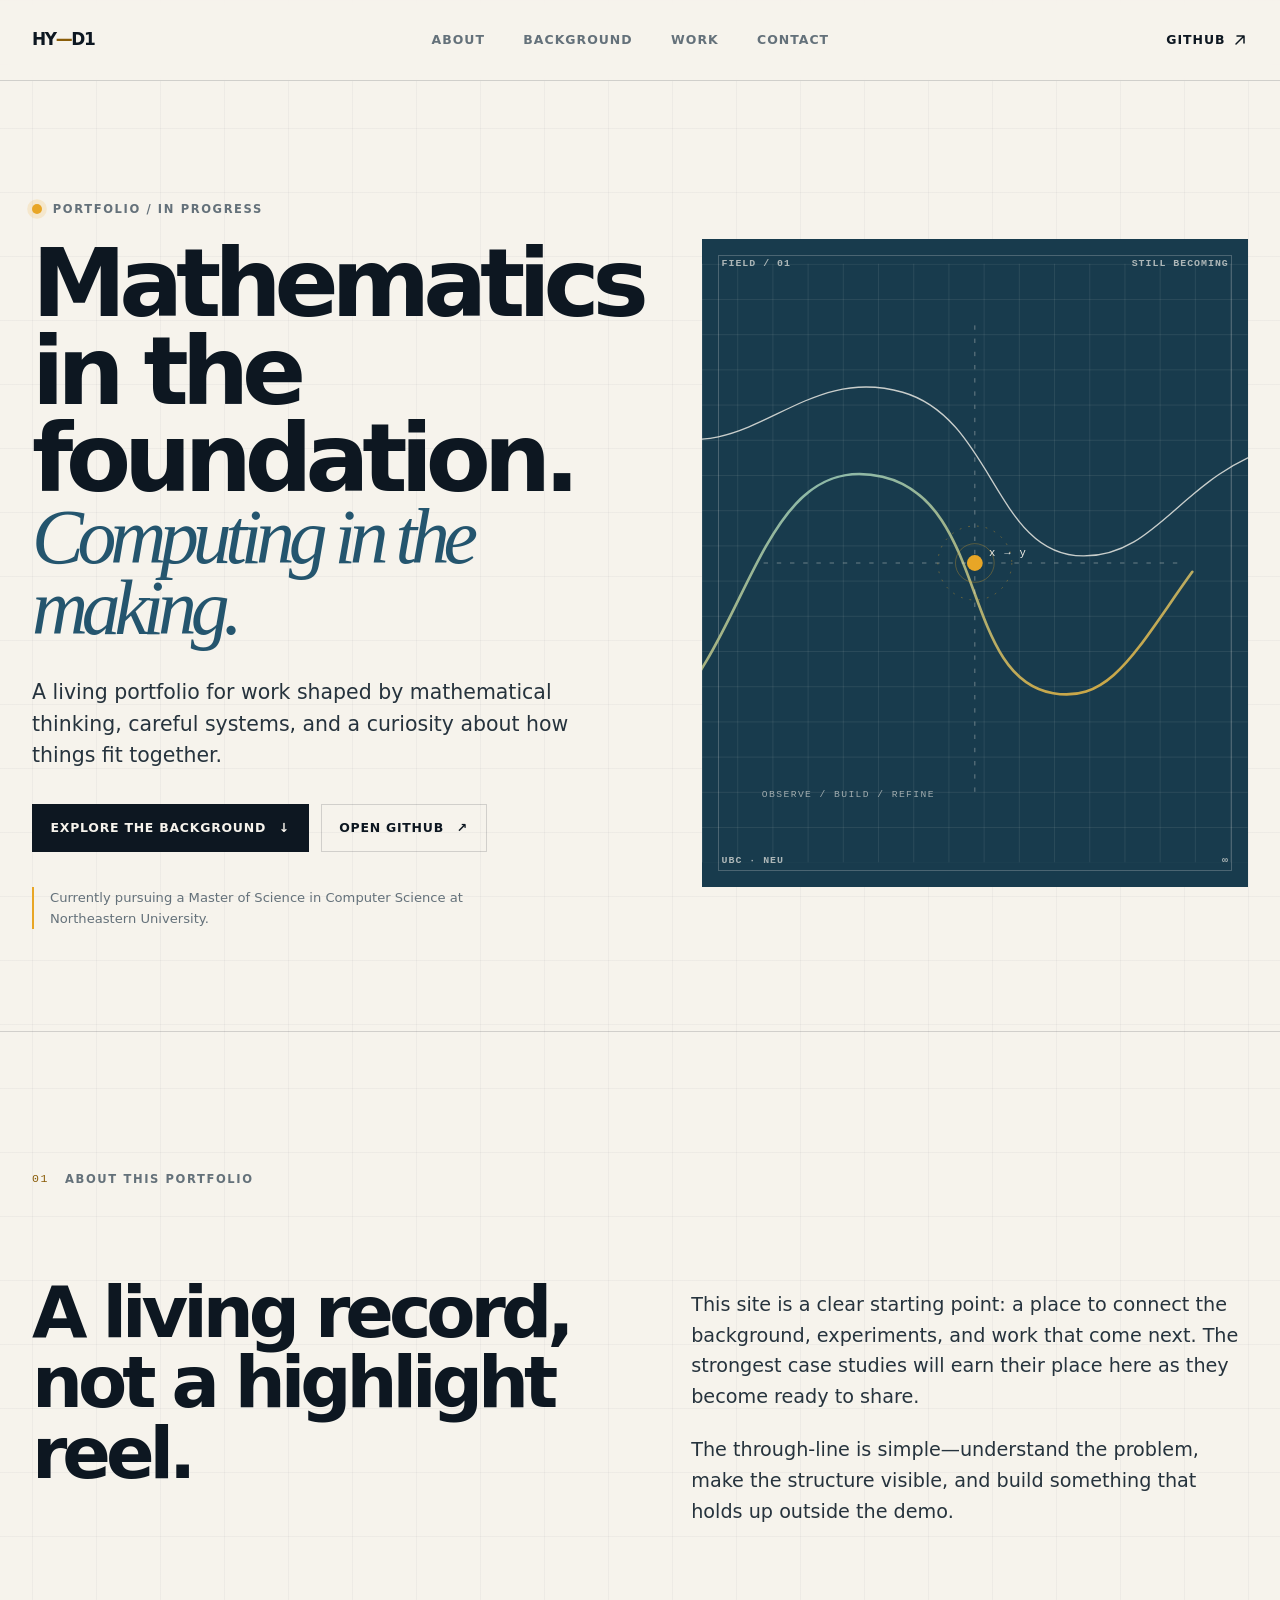
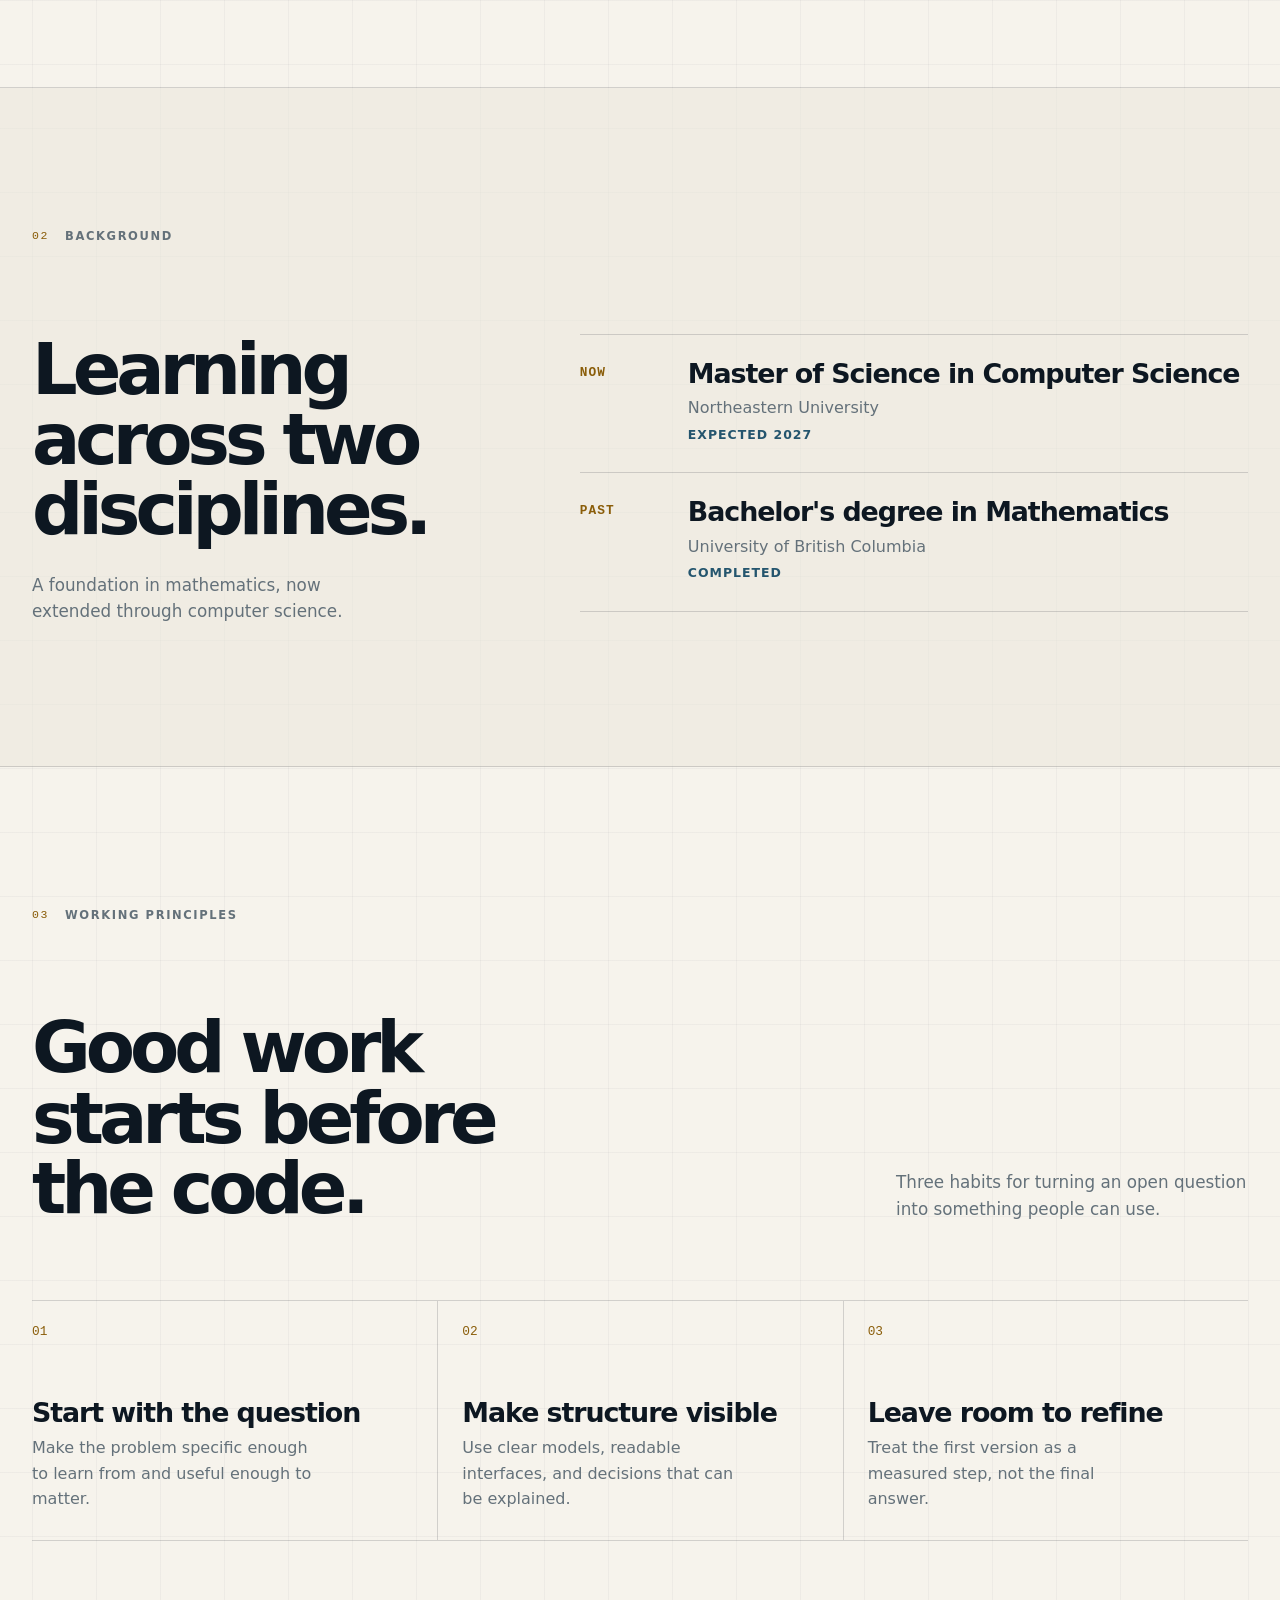
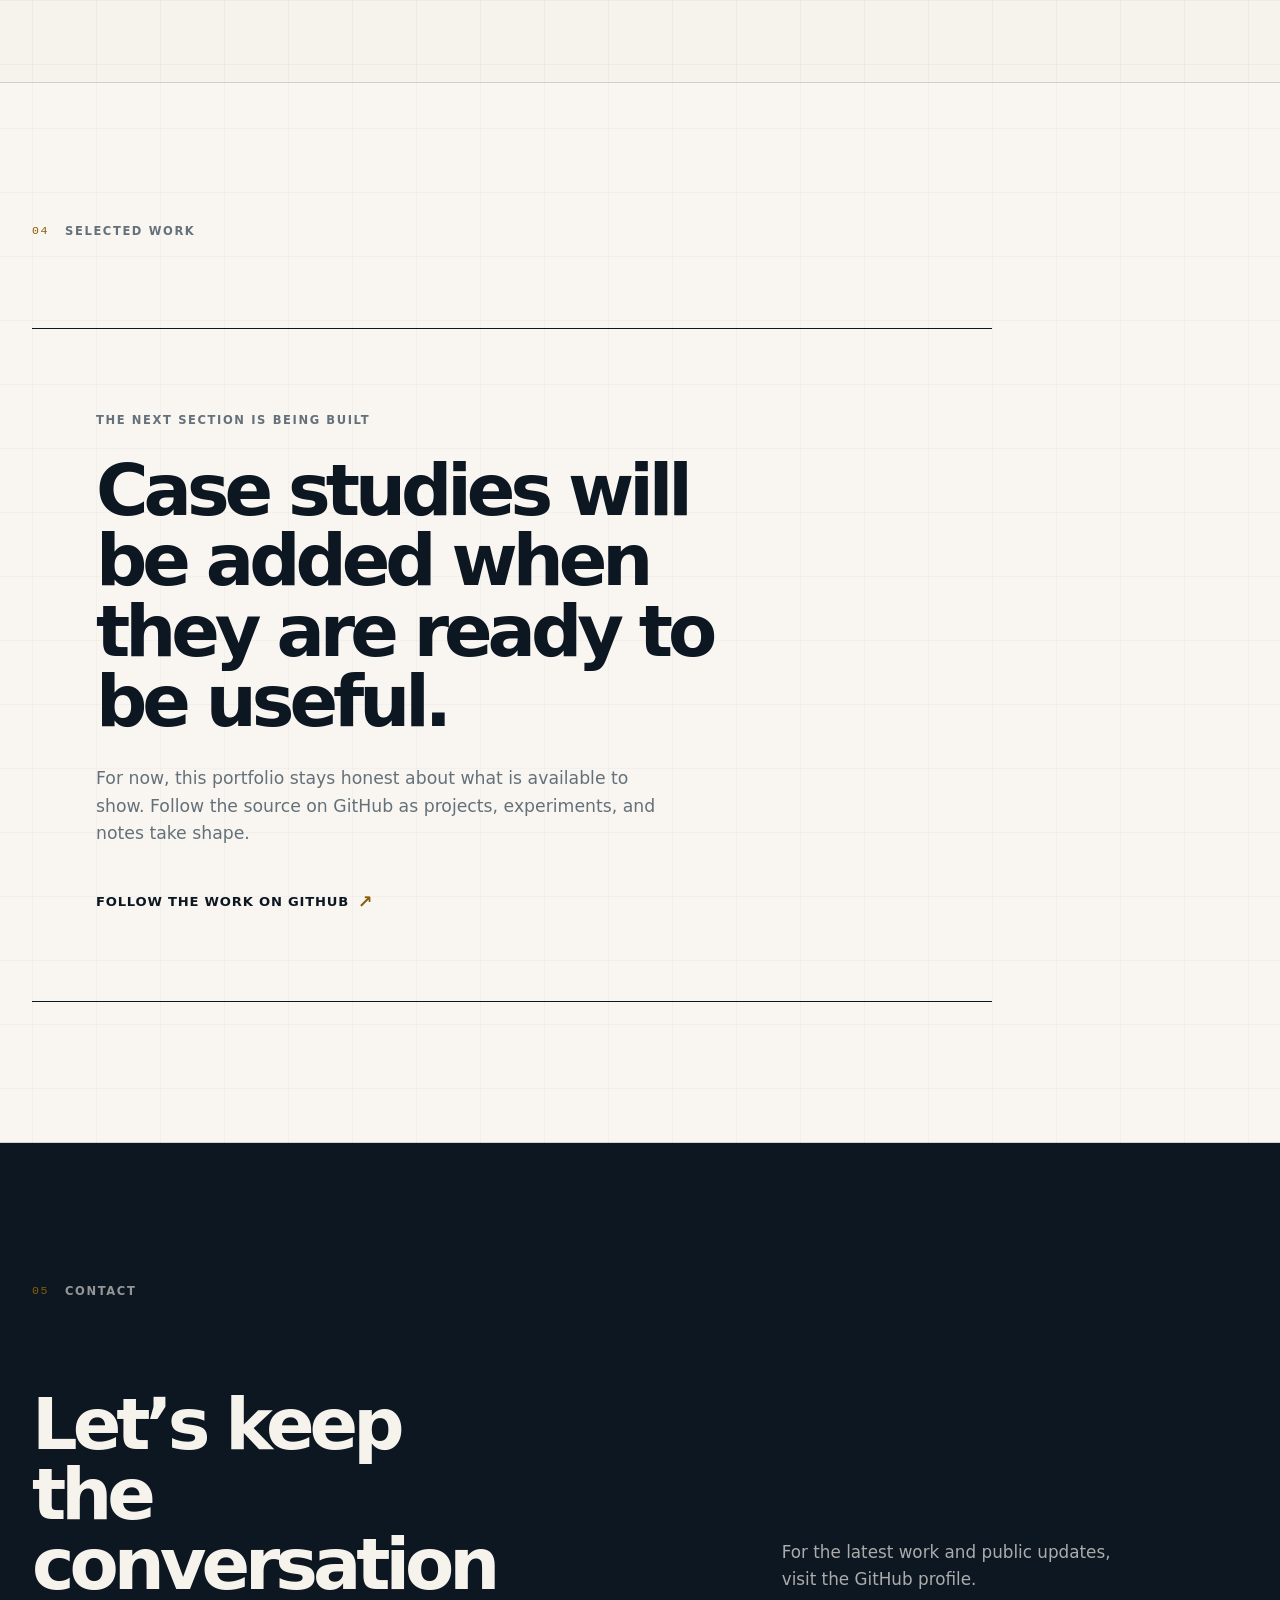
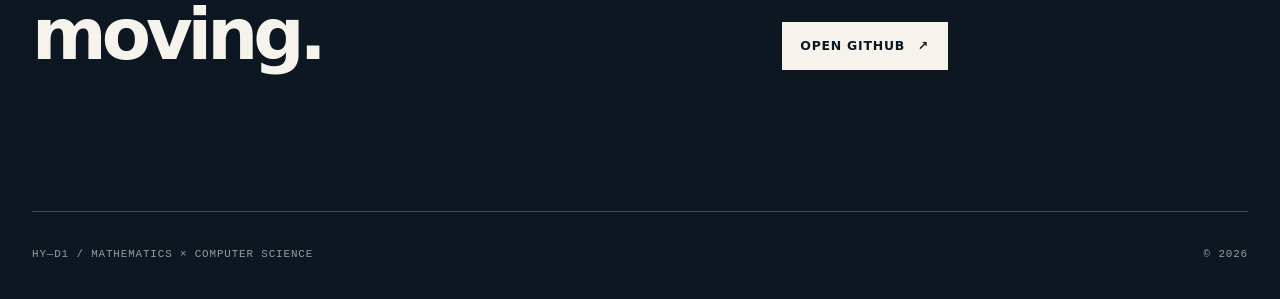
==== index.html @ a8ca07bb "feat: build mathematics and computer science portfolio" ====
<!doctype html>
<html lang="en">
  <head>
    <meta charset="utf-8" />
    <meta name="viewport" content="width=device-width, initial-scale=1" />
    <meta name="theme-color" content="#0d1721" />
    <meta
      name="description"
      content="The portfolio of HY-D1: a Northeastern University computer science graduate student with a mathematics background from UBC."
    />
    <link rel="canonical" href="https://hy-d1.github.io/" />
    <meta property="og:type" content="website" />
    <meta property="og:title" content="HY—D1 | Mathematics × Computer Science" />
    <meta
      property="og:description"
      content="A living portfolio at the intersection of mathematical thinking and computer science."
    />
    <meta property="og:url" content="https://hy-d1.github.io/" />
    <title>HY—D1 | Mathematics × Computer Science</title>
    <link rel="icon" href="/favicon.svg" type="image/svg+xml" />
    <link rel="stylesheet" href="/styles.css" />
    <script defer src="/script.js"></script>
  </head>

  <body>
    <a class="skip-link" href="#main-content">Skip to content</a>

    <header class="site-header">
      <div class="container header-inner">
        <a class="wordmark" href="#top" aria-label="HY—D1 home">HY<span>—</span>D1</a>

        <nav class="primary-nav" aria-label="Primary navigation">
          <a href="#about">About</a>
          <a href="#background">Background</a>
          <a href="#work">Work</a>
          <a href="#contact">Contact</a>
        </nav>

        <a class="header-link" href="https://github.com/HY-D1" target="_blank" rel="noreferrer">
          GitHub
          <svg aria-hidden="true" viewBox="0 0 16 16" width="16" height="16">
            <path d="M4 12 12 4M5 4h7v7" fill="none" stroke="currentColor" stroke-linecap="round" stroke-linejoin="round" stroke-width="1.5" />
          </svg>
        </a>
      </div>
    </header>

    <main id="main-content">
      <section class="hero" id="top" aria-labelledby="hero-title">
        <div class="container hero-grid">
          <div class="hero-copy">
            <p class="eyebrow"><span class="eyebrow-mark" aria-hidden="true"></span>Portfolio / in progress</p>
            <h1 id="hero-title">Mathematics in the foundation.<em>Computing in the making.</em></h1>
            <p class="hero-lede">
              A living portfolio for work shaped by mathematical thinking, careful systems, and a curiosity about how things fit together.
            </p>
            <div class="hero-actions">
              <a class="button button-primary" href="#background">Explore the background <span aria-hidden="true">↓</span></a>
              <a class="button button-secondary" href="https://github.com/HY-D1" target="_blank" rel="noreferrer">Open GitHub <span aria-hidden="true">↗</span></a>
            </div>
            <p class="hero-note">Currently pursuing a Master of Science in Computer Science at Northeastern University.</p>
          </div>

          <div class="hero-art" aria-hidden="true">
            <div class="art-topline"><span>field / 01</span><span>still becoming</span></div>
            <svg class="field-graphic" viewBox="0 0 620 680" role="presentation">
              <defs>
                <pattern id="grid" width="40" height="40" patternUnits="userSpaceOnUse">
                  <path d="M40 0H0V40" fill="none" stroke="currentColor" stroke-opacity=".18" stroke-width="1" />
                </pattern>
                <linearGradient id="field-gradient" x1="0" y1="0" x2="1" y2="1">
                  <stop offset="0" stop-color="#93d4d0" stop-opacity=".85" />
                  <stop offset="1" stop-color="#e8a626" stop-opacity=".95" />
                </linearGradient>
              </defs>
              <rect width="620" height="680" fill="url(#grid)" />
              <path class="field-line field-line-one" d="M-40 510C55 420 70 210 205 242c120 28 89 228 194 246 93 16 111-111 261-260" fill="none" stroke="url(#field-gradient)" stroke-linecap="round" stroke-width="3" />
              <path class="field-line field-line-two" d="M-60 190C55 234 110 112 228 146c104 30 105 187 206 186 84 0 111-91 218-124" fill="none" stroke="#f6f3ec" stroke-linecap="round" stroke-opacity=".8" stroke-width="1.5" />
              <path d="M310 70v540M70 340h480" fill="none" stroke="#f6f3ec" stroke-dasharray="5 10" stroke-opacity=".42" stroke-width="1" />
              <circle class="field-node" cx="310" cy="340" r="9" fill="#e8a626" />
              <circle cx="310" cy="340" r="22" fill="none" stroke="#e8a626" stroke-opacity=".35" />
              <circle cx="310" cy="340" r="42" fill="none" stroke="#e8a626" stroke-dasharray="2 8" stroke-opacity=".42" />
              <text x="326" y="332" fill="#f6f3ec" font-family="ui-monospace, SFMono-Regular, Menlo, monospace" font-size="12" letter-spacing="1.5">x → y</text>
              <text x="68" y="606" fill="#f6f3ec" fill-opacity=".6" font-family="ui-monospace, SFMono-Regular, Menlo, monospace" font-size="11" letter-spacing="1.6">OBSERVE / BUILD / REFINE</text>
            </svg>
            <div class="art-bottomline"><span>UBC · NEU</span><span>∞</span></div>
          </div>
        </div>
      </section>

      <section class="section" id="about" aria-labelledby="about-title">
        <div class="container">
          <div class="section-label"><span>01</span> About this portfolio</div>
          <div class="split-layout">
            <h2 id="about-title">A living record, not a highlight reel.</h2>
            <div class="section-copy">
              <p>
                This site is a clear starting point: a place to connect the background, experiments, and work that come next. The strongest case studies will earn their place here as they become ready to share.
              </p>
              <p>
                The through-line is simple—understand the problem, make the structure visible, and build something that holds up outside the demo.
              </p>
            </div>
          </div>
        </div>
      </section>

      <section class="section section-background" id="background" aria-labelledby="background-title">
        <div class="container">
          <div class="section-label"><span>02</span> Background</div>
          <div class="background-grid">
            <div>
              <h2 id="background-title">Learning across two disciplines.</h2>
              <p class="section-intro">A foundation in mathematics, now extended through computer science.</p>
            </div>

            <ol class="timeline" aria-label="Education timeline">
              <li>
                <div class="timeline-year">Now</div>
                <div>
                  <h3>Master of Science in Computer Science</h3>
                  <p>Northeastern University <span>Expected 2027</span></p>
                </div>
              </li>
              <li>
                <div class="timeline-year">Past</div>
                <div>
                  <h3>Bachelor's degree in Mathematics</h3>
                  <p>University of British Columbia <span>Completed</span></p>
                </div>
              </li>
            </ol>
          </div>
        </div>
      </section>

      <section class="section section-approach" aria-labelledby="approach-title">
        <div class="container">
          <div class="section-label"><span>03</span> Working principles</div>
          <div class="approach-heading">
            <h2 id="approach-title">Good work starts before the code.</h2>
            <p class="section-intro">Three habits for turning an open question into something people can use.</p>
          </div>

          <ol class="principles">
            <li>
              <span class="principle-index">01</span>
              <h3>Start with the question</h3>
              <p>Make the problem specific enough to learn from and useful enough to matter.</p>
            </li>
            <li>
              <span class="principle-index">02</span>
              <h3>Make structure visible</h3>
              <p>Use clear models, readable interfaces, and decisions that can be explained.</p>
            </li>
            <li>
              <span class="principle-index">03</span>
              <h3>Leave room to refine</h3>
              <p>Treat the first version as a measured step, not the final answer.</p>
            </li>
          </ol>
        </div>
      </section>

      <section class="section section-work" id="work" aria-labelledby="work-title">
        <div class="container">
          <div class="section-label"><span>04</span> Selected work</div>
          <div class="work-panel">
            <p class="eyebrow">The next section is being built</p>
            <h2 id="work-title">Case studies will be added when they are ready to be useful.</h2>
            <p>
              For now, this portfolio stays honest about what is available to show. Follow the source on GitHub as projects, experiments, and notes take shape.
            </p>
            <a class="text-link" href="https://github.com/HY-D1" target="_blank" rel="noreferrer">Follow the work on GitHub <span aria-hidden="true">↗</span></a>
          </div>
        </div>
      </section>

      <section class="section section-contact" id="contact" aria-labelledby="contact-title">
        <div class="container contact-grid">
          <div>
            <div class="section-label"><span>05</span> Contact</div>
            <h2 id="contact-title">Let’s keep the conversation moving.</h2>
          </div>
          <div class="contact-copy">
            <p>For the latest work and public updates, visit the GitHub profile.</p>
            <a class="button button-light" href="https://github.com/HY-D1" target="_blank" rel="noreferrer">Open GitHub <span aria-hidden="true">↗</span></a>
          </div>
        </div>
      </section>
    </main>

    <footer class="site-footer">
      <div class="container footer-inner">
        <p>HY—D1 / Mathematics × Computer Science</p>
        <p>© <span id="current-year">2026</span></p>
      </div>
    </footer>
  </body>
</html>
---- styles.css ----
:root {
  --paper: #f6f3ec;
  --paper-deep: #ebe7dd;
  --ink: #0d1721;
  --ink-soft: #26333d;
  --muted: #64717a;
  --line: rgba(13, 23, 33, 0.16);
  --line-light: rgba(246, 243, 236, 0.23);
  --blue: #24556e;
  --blue-dark: #183b4d;
  --gold: #e8a626;
  --gold-text: #8a5d09;
  --max-width: 76rem;
  --ease: cubic-bezier(0.2, 0.75, 0.25, 1);
}

* {
  box-sizing: border-box;
}

html {
  scroll-behavior: smooth;
  background: var(--paper);
}

body {
  margin: 0;
  color: var(--ink);
  background-color: var(--paper);
  background-image:
    linear-gradient(rgba(13, 23, 33, 0.035) 1px, transparent 1px),
    linear-gradient(90deg, rgba(13, 23, 33, 0.035) 1px, transparent 1px);
  background-position: center top;
  background-size: 64px 64px;
  font-family: "Avenir Next", Avenir, "Inter", ui-sans-serif, system-ui, -apple-system, BlinkMacSystemFont, "Segoe UI", sans-serif;
  font-size: 1rem;
  line-height: 1.6;
  overflow-x: hidden;
}

body::before {
  position: fixed;
  z-index: -1;
  inset: 0;
  background: radial-gradient(circle at 82% 4%, rgba(232, 166, 38, 0.11), transparent 26rem);
  content: "";
  pointer-events: none;
}

a {
  color: inherit;
}

img,
svg {
  display: block;
  max-width: 100%;
}

button,
a {
  -webkit-tap-highlight-color: transparent;
}

a:focus-visible {
  outline: 3px solid var(--gold);
  outline-offset: 5px;
}

.container {
  width: min(calc(100% - 3rem), var(--max-width));
  margin-inline: auto;
}

.skip-link {
  position: fixed;
  z-index: 100;
  top: 1rem;
  left: 1rem;
  padding: 0.7rem 1rem;
  color: var(--paper);
  background: var(--ink);
  transform: translateY(-180%);
  transition: transform 180ms ease;
}

.skip-link:focus {
  transform: translateY(0);
}

.site-header {
  position: sticky;
  z-index: 20;
  top: 0;
  border-bottom: 1px solid var(--line);
  background: rgba(246, 243, 236, 0.88);
  backdrop-filter: blur(16px);
}

.header-inner {
  display: grid;
  min-height: 5rem;
  grid-template-columns: auto 1fr auto;
  align-items: center;
  gap: 2rem;
}

.wordmark {
  width: max-content;
  color: var(--ink);
  font-size: 1.06rem;
  font-weight: 800;
  letter-spacing: -0.08em;
  text-decoration: none;
}

.wordmark span {
  color: var(--gold-text);
}

.primary-nav {
  display: flex;
  justify-content: center;
  gap: clamp(1rem, 3vw, 2.4rem);
}

.primary-nav a,
.header-link {
  position: relative;
  display: inline-flex;
  min-height: 2.75rem;
  align-items: center;
  gap: 0.4rem;
  color: var(--muted);
  font-size: 0.78rem;
  font-weight: 700;
  letter-spacing: 0.08em;
  text-decoration: none;
  text-transform: uppercase;
}

.primary-nav a::after,
.header-link::after,
.text-link::after {
  position: absolute;
  right: 0;
  bottom: 0.3rem;
  left: 0;
  height: 2px;
  background: var(--gold);
  content: "";
  transform: scaleX(0);
  transform-origin: right;
  transition: transform 220ms var(--ease);
}

.primary-nav a:hover,
.header-link:hover,
.text-link:hover {
  color: var(--ink);
}

.primary-nav a:hover::after,
.primary-nav a:focus-visible::after,
.header-link:hover::after,
.header-link:focus-visible::after,
.text-link:hover::after,
.text-link:focus-visible::after {
  transform: scaleX(1);
  transform-origin: left;
}

.header-link {
  color: var(--ink);
}

.header-link svg {
  transition: transform 220ms var(--ease);
}

.header-link:hover svg {
  transform: translate(2px, -2px);
}

.hero {
  position: relative;
  min-height: calc(100svh - 5rem);
  padding: clamp(4rem, 9vw, 8rem) 0 clamp(4rem, 8vw, 7rem);
  overflow: hidden;
}

.section {
  scroll-margin-top: 7rem;
}

.hero::after {
  position: absolute;
  right: 0;
  bottom: 0;
  left: 0;
  height: 1px;
  background: var(--line);
  content: "";
}

.hero-grid {
  display: grid;
  min-height: calc(100svh - 12rem);
  grid-template-columns: minmax(0, 1.02fr) minmax(20rem, 0.98fr);
  align-items: center;
  gap: clamp(3rem, 8vw, 8rem);
}

.hero-copy {
  max-width: 43rem;
}

.eyebrow,
.section-label,
.art-topline,
.art-bottomline {
  color: var(--muted);
  font-size: 0.72rem;
  font-weight: 800;
  letter-spacing: 0.14em;
  line-height: 1.3;
  text-transform: uppercase;
}

.eyebrow {
  display: inline-flex;
  align-items: center;
  gap: 0.65rem;
  margin: 0 0 1.5rem;
}

.eyebrow-mark {
  display: inline-block;
  width: 0.65rem;
  height: 0.65rem;
  border-radius: 50%;
  background: var(--gold);
  box-shadow: 0 0 0 0.3rem rgba(232, 166, 38, 0.16);
}

h1,
h2,
h3,
p {
  margin-top: 0;
}

h1,
h2,
h3 {
  font-weight: 700;
}

h1 {
  max-width: 8.2ch;
  margin-bottom: 2rem;
  font-size: clamp(3.3rem, 7.4vw, 7.35rem);
  letter-spacing: -0.075em;
  line-height: 0.92;
}

h1 em {
  display: block;
  color: var(--blue);
  font-family: Georgia, "Times New Roman", serif;
  font-size: 0.82em;
  font-style: italic;
  font-weight: 400;
  letter-spacing: -0.08em;
}

.hero-lede {
  max-width: 36rem;
  margin-bottom: 2rem;
  color: var(--ink-soft);
  font-size: clamp(1.05rem, 1.7vw, 1.28rem);
  line-height: 1.55;
}

.hero-actions {
  display: flex;
  flex-wrap: wrap;
  gap: 0.75rem;
  margin-bottom: 2.2rem;
}

.button {
  display: inline-flex;
  min-height: 3rem;
  align-items: center;
  justify-content: center;
  gap: 0.8rem;
  padding: 0.7rem 1.1rem;
  border: 1px solid transparent;
  font-size: 0.78rem;
  font-weight: 800;
  letter-spacing: 0.06em;
  text-decoration: none;
  text-transform: uppercase;
  transition: background-color 180ms ease, border-color 180ms ease, color 180ms ease, transform 180ms var(--ease);
}

.button:hover {
  transform: translateY(-2px);
}

.button-primary {
  color: var(--paper);
  background: var(--ink);
}

.button-primary:hover {
  background: var(--blue-dark);
}

.button-secondary {
  border-color: var(--line);
  color: var(--ink);
}

.button-secondary:hover {
  border-color: var(--ink);
  background: rgba(255, 255, 255, 0.32);
}

.hero-note {
  max-width: 28rem;
  margin-bottom: 0;
  padding-left: 1rem;
  border-left: 2px solid var(--gold);
  color: var(--muted);
  font-size: 0.82rem;
}

.hero-art {
  position: relative;
  min-height: min(42rem, 72svh);
  padding: 1.1rem 1.1rem 1rem;
  color: var(--paper);
  background: var(--blue-dark);
  overflow: hidden;
  isolation: isolate;
  animation: art-in 900ms 220ms var(--ease) both;
}

.hero-art::before {
  position: absolute;
  z-index: -1;
  inset: 1rem;
  border: 1px solid var(--line-light);
  content: "";
}

.art-topline,
.art-bottomline {
  position: absolute;
  z-index: 2;
  right: 1.2rem;
  left: 1.2rem;
  display: flex;
  justify-content: space-between;
  color: rgba(246, 243, 236, 0.67);
  font-family: ui-monospace, SFMono-Regular, Menlo, Consolas, monospace;
  font-size: 0.62rem;
  letter-spacing: 0.1em;
}

.art-topline {
  top: 1.2rem;
}

.art-bottomline {
  bottom: 1.2rem;
}

.field-graphic {
  position: absolute;
  inset: 0;
  width: 100%;
  height: 100%;
  color: var(--paper);
}

.field-line-one {
  stroke-dasharray: 940;
  stroke-dashoffset: 940;
  animation: draw-line 1.8s 620ms var(--ease) forwards;
}

.field-line-two {
  stroke-dasharray: 880;
  stroke-dashoffset: 880;
  animation: draw-line 1.7s 780ms var(--ease) forwards;
}

.field-node {
  transform-box: fill-box;
  transform-origin: center;
  animation: node-pulse 2.8s 1.5s ease-in-out infinite;
}

.section {
  padding: clamp(5.5rem, 11vw, 10.5rem) 0;
  border-bottom: 1px solid var(--line);
}

.section-label {
  display: flex;
  gap: 1rem;
  margin-bottom: clamp(3rem, 7vw, 6rem);
}

.section-label span,
.principle-index {
  color: var(--gold-text);
  font-family: ui-monospace, SFMono-Regular, Menlo, Consolas, monospace;
  font-weight: 500;
}

.split-layout {
  display: grid;
  grid-template-columns: minmax(0, 1fr) minmax(0, 1fr);
  gap: clamp(2rem, 8vw, 8rem);
}

h2 {
  max-width: 12ch;
  margin-bottom: 0;
  font-size: clamp(2.5rem, 5.6vw, 5.5rem);
  letter-spacing: -0.07em;
  line-height: 0.98;
}

.section-copy {
  max-width: 35rem;
  padding-top: 0.8rem;
  color: var(--ink-soft);
  font-size: clamp(1.05rem, 1.6vw, 1.2rem);
}

.section-copy p + p {
  margin-top: 1.4rem;
}

.section-background {
  background: rgba(235, 231, 221, 0.55);
}

.background-grid {
  display: grid;
  grid-template-columns: minmax(0, 0.8fr) minmax(0, 1.2fr);
  gap: clamp(3rem, 8vw, 9rem);
}

.section-intro {
  max-width: 22rem;
  margin: 1.7rem 0 0;
  color: var(--muted);
  font-size: 1.05rem;
}

.timeline {
  margin: 0;
  padding: 0;
  list-style: none;
  border-top: 1px solid var(--line);
}

.timeline li {
  display: grid;
  grid-template-columns: 5.5rem 1fr;
  gap: 1.25rem;
  padding: 1.5rem 0 1.7rem;
  border-bottom: 1px solid var(--line);
}

.timeline-year {
  padding-top: 0.25rem;
  color: var(--gold-text);
  font-family: ui-monospace, SFMono-Regular, Menlo, Consolas, monospace;
  font-size: 0.8rem;
  font-weight: 700;
  letter-spacing: 0.08em;
  text-transform: uppercase;
}

.timeline h3,
.principles h3 {
  margin-bottom: 0.45rem;
  font-size: clamp(1.25rem, 2.1vw, 1.75rem);
  letter-spacing: -0.04em;
  line-height: 1.1;
}

.timeline p {
  margin-bottom: 0;
  color: var(--muted);
}

.timeline p span {
  display: block;
  margin-top: 0.25rem;
  color: var(--blue);
  font-size: 0.78rem;
  font-weight: 800;
  letter-spacing: 0.08em;
  text-transform: uppercase;
}

.approach-heading {
  display: flex;
  align-items: end;
  justify-content: space-between;
  gap: 2rem;
  margin-bottom: clamp(3rem, 6vw, 5.5rem);
}

.approach-heading .section-intro {
  margin: 0;
}

.principles {
  display: grid;
  grid-template-columns: repeat(3, 1fr);
  margin: 0;
  padding: 0;
  list-style: none;
  border-top: 1px solid var(--line);
}

.principles li {
  min-height: 15rem;
  padding: 1.3rem 1.5rem 1.5rem 0;
  border-bottom: 1px solid var(--line);
}

.principles li + li {
  padding-left: 1.5rem;
  border-left: 1px solid var(--line);
}

.principle-index {
  display: block;
  margin-bottom: 3.5rem;
  font-size: 0.8rem;
}

.principles p {
  max-width: 18rem;
  margin-bottom: 0;
  color: var(--muted);
}

.section-work {
  background: rgba(255, 255, 255, 0.25);
}

.work-panel {
  max-width: 60rem;
  padding: clamp(2rem, 6vw, 5.5rem) clamp(1.25rem, 5vw, 4.5rem);
  border-top: 1px solid var(--ink);
  border-bottom: 1px solid var(--ink);
}

.work-panel .eyebrow {
  margin-bottom: 1.7rem;
}

.work-panel h2 {
  max-width: 13ch;
  margin-bottom: 1.8rem;
}

.work-panel > p:not(.eyebrow) {
  max-width: 36rem;
  margin-bottom: 2rem;
  color: var(--muted);
  font-size: 1.08rem;
}

.text-link {
  position: relative;
  display: inline-flex;
  min-height: 2.75rem;
  align-items: center;
  gap: 0.55rem;
  color: var(--ink);
  font-size: 0.82rem;
  font-weight: 800;
  letter-spacing: 0.06em;
  text-decoration: none;
  text-transform: uppercase;
}

.text-link::after {
  bottom: 0.18rem;
}

.text-link span {
  color: var(--gold-text);
  font-size: 1.1rem;
  transition: transform 180ms var(--ease);
}

.text-link:hover span {
  transform: translate(2px, -2px);
}

.section-contact {
  color: var(--paper);
  background: var(--ink);
  border-bottom: 0;
}

.section-contact .section-label {
  color: rgba(246, 243, 236, 0.58);
}

.contact-grid {
  display: grid;
  grid-template-columns: minmax(0, 1fr) minmax(0, 0.75fr);
  align-items: end;
  gap: clamp(3rem, 10vw, 10rem);
}

.section-contact h2 {
  max-width: 8ch;
}

.contact-copy {
  max-width: 22rem;
}

.contact-copy p {
  margin-bottom: 1.8rem;
  color: rgba(246, 243, 236, 0.68);
  font-size: 1.05rem;
}

.button-light {
  color: var(--ink);
  background: var(--paper);
}

.button-light:hover {
  color: var(--ink);
  background: var(--gold);
}

.site-footer {
  color: rgba(246, 243, 236, 0.6);
  background: var(--ink);
}

.footer-inner {
  display: flex;
  align-items: center;
  justify-content: space-between;
  gap: 1rem;
  min-height: 5.5rem;
  border-top: 1px solid var(--line-light);
  font-family: ui-monospace, SFMono-Regular, Menlo, Consolas, monospace;
  font-size: 0.68rem;
  letter-spacing: 0.08em;
  text-transform: uppercase;
}

.footer-inner p {
  margin: 0;
}

.not-found {
  display: grid;
  min-height: 100svh;
  place-items: center;
}

.not-found-inner {
  max-width: 42rem;
}

.not-found h1 {
  max-width: 9ch;
}

@keyframes art-in {
  from {
    opacity: 0;
    transform: translateY(1.5rem);
  }
  to {
    opacity: 1;
    transform: translateY(0);
  }
}

@keyframes draw-line {
  to {
    stroke-dashoffset: 0;
  }
}

@keyframes node-pulse {
  0%,
  100% {
    transform: scale(1);
  }
  50% {
    transform: scale(1.2);
  }
}

@media (prefers-reduced-motion: reduce) {
  html {
    scroll-behavior: auto;
  }

  *,
  *::before,
  *::after {
    animation-duration: 0.01ms !important;
    animation-iteration-count: 1 !important;
    scroll-behavior: auto !important;
    transition-duration: 0.01ms !important;
  }
}

@media (max-width: 900px) {
  .hero-grid {
    grid-template-columns: minmax(0, 1fr) minmax(18rem, 0.78fr);
    gap: 3rem;
  }

  h1 {
    font-size: clamp(3.1rem, 8vw, 5.5rem);
  }

  .background-grid,
  .contact-grid {
    gap: 3.5rem;
  }
}

@media (max-width: 700px) {
  .container {
    width: min(calc(100% - 2rem), var(--max-width));
  }

  .header-inner {
    min-height: 4.5rem;
    grid-template-columns: 1fr auto;
    gap: 0.75rem;
  }

  .primary-nav {
    grid-column: 1 / -1;
    grid-row: 2;
    justify-content: flex-start;
    flex-wrap: wrap;
    gap: 0.95rem;
    padding-bottom: 0.75rem;
  }

  .primary-nav a,
  .header-link {
    font-size: 0.68rem;
  }

  .header-link {
    justify-self: end;
  }

  .hero {
    min-height: auto;
    padding-top: 4.5rem;
  }

  .hero-grid,
  .split-layout,
  .background-grid,
  .contact-grid {
    grid-template-columns: 1fr;
  }

  .hero-grid {
    min-height: auto;
  }

  h1 {
    max-width: 9ch;
    font-size: clamp(3.2rem, 14vw, 5rem);
  }

  .hero-art {
    min-height: 24rem;
  }

  .section-label {
    margin-bottom: 3rem;
  }

  .split-layout {
    gap: 2rem;
  }

  .section-copy {
    padding-top: 0;
  }

  .background-grid,
  .contact-grid {
    gap: 2.5rem;
  }

  .approach-heading {
    display: block;
    margin-bottom: 3rem;
  }

  .approach-heading .section-intro {
    margin-top: 1.7rem;
  }

  .principles {
    grid-template-columns: 1fr;
  }

  .principles li,
  .principles li + li {
    min-height: 0;
    padding: 1.3rem 0 2rem;
    border-left: 0;
  }

  .principle-index {
    margin-bottom: 2rem;
  }

  .footer-inner {
    align-items: flex-start;
    flex-direction: column;
    justify-content: center;
    min-height: 6.5rem;
    gap: 0.3rem;
  }
}

@media (max-width: 420px) {
  .hero-actions {
    align-items: stretch;
    flex-direction: column;
  }

  .button {
    width: 100%;
  }

  .timeline li {
    grid-template-columns: 4.2rem 1fr;
    gap: 0.8rem;
  }

  .timeline h3 {
    font-size: 1.25rem;
  }
}
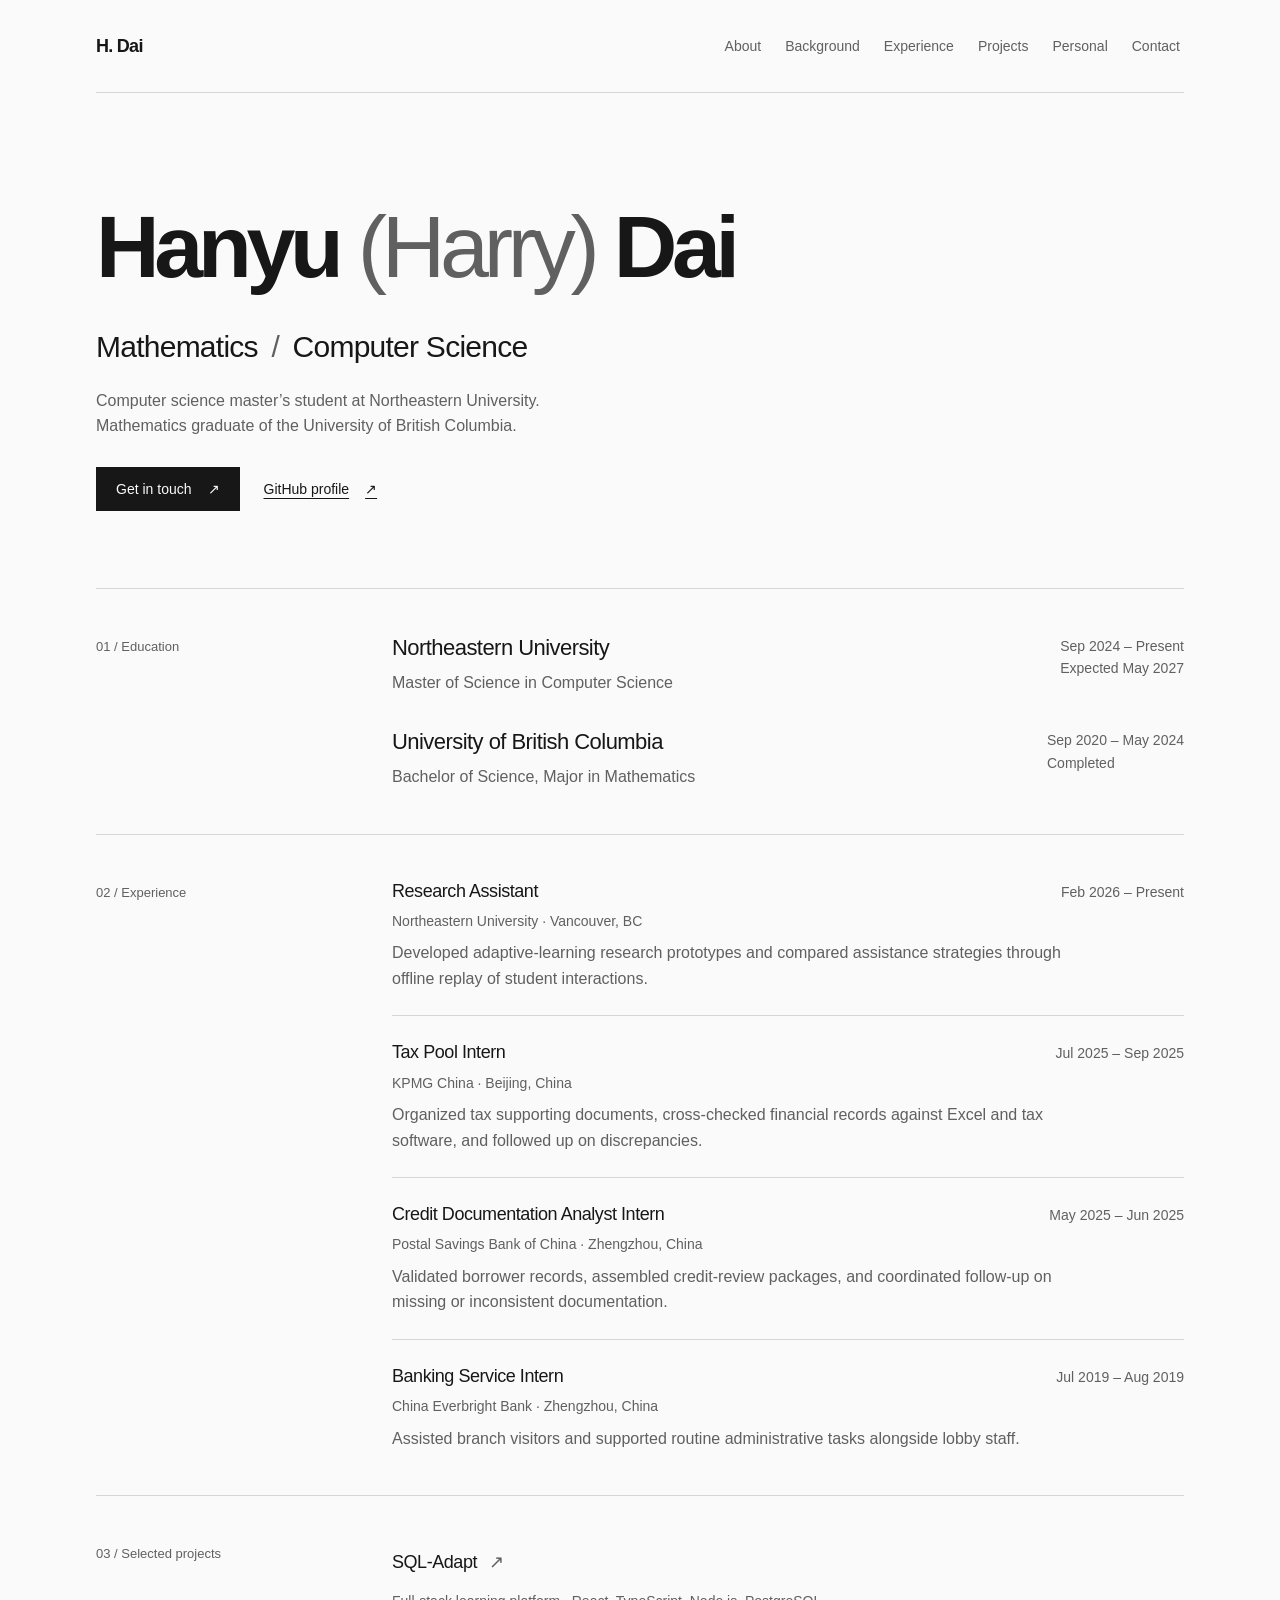
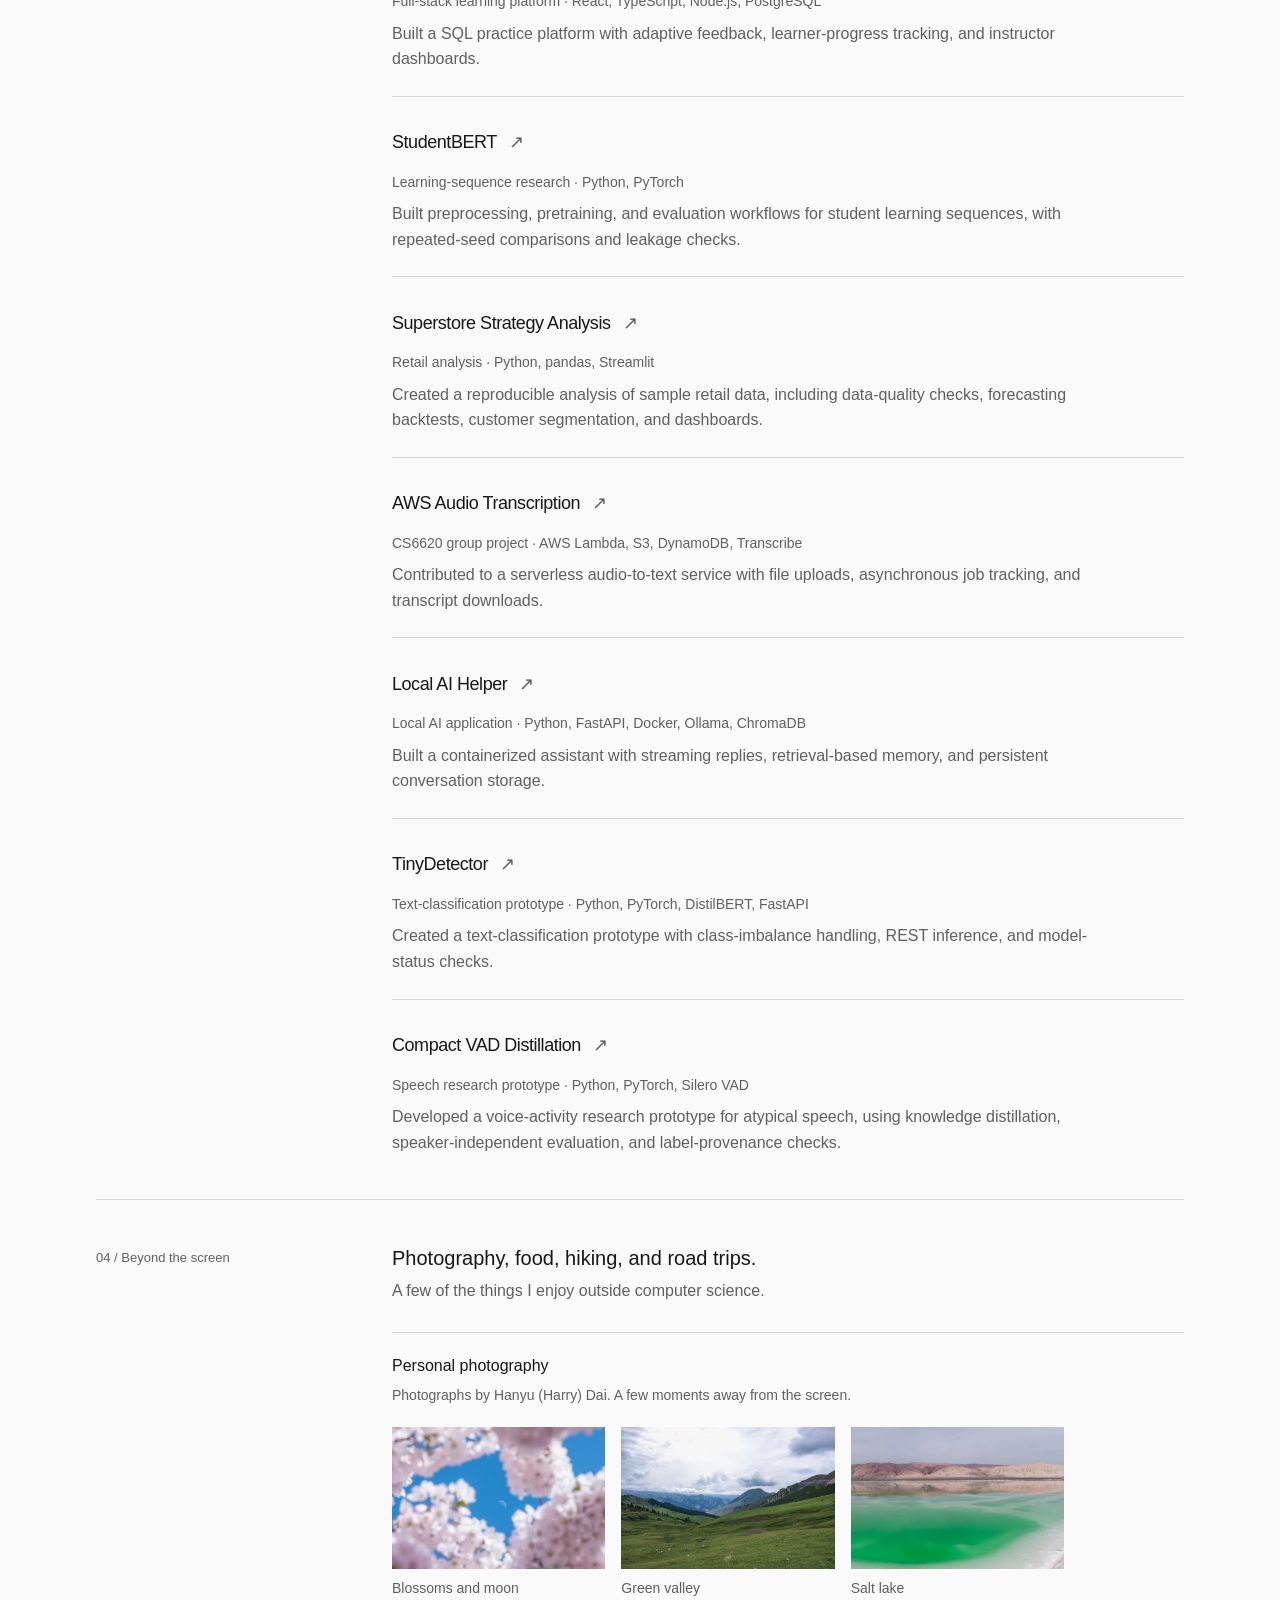
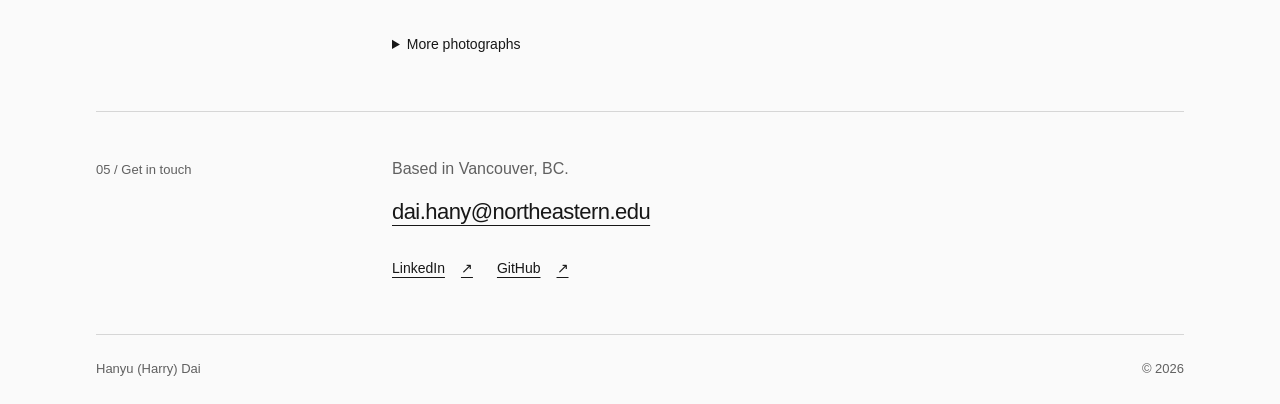
==== commit d514d25a: "feat: refine monochrome portfolio with verified content and photography" ====
--- a/index.html
+++ b/index.html
@@ -3,198 +3,237 @@
   <head>
     <meta charset="utf-8" />
     <meta name="viewport" content="width=device-width, initial-scale=1" />
-    <meta name="theme-color" content="#0d1721" />
-    <meta
-      name="description"
-      content="The portfolio of HY-D1: a Northeastern University computer science graduate student with a mathematics background from UBC."
-    />
+    <meta name="theme-color" content="#fafafa" />
+    <meta name="description" content="Hanyu (Harry) Dai — Vancouver, BC. Mathematics graduate of UBC and Master of Science in Computer Science student at Northeastern University, expected 2027." />
     <link rel="canonical" href="https://hy-d1.github.io/" />
     <meta property="og:type" content="website" />
-    <meta property="og:title" content="HY—D1 | Mathematics × Computer Science" />
-    <meta
-      property="og:description"
-      content="A living portfolio at the intersection of mathematical thinking and computer science."
-    />
+    <meta property="og:title" content="Hanyu (Harry) Dai | Mathematics / Computer Science" />
+    <meta property="og:description" content="Based in Vancouver, BC. Mathematics at UBC and Computer Science at Northeastern University. Education, project work, and personal photography." />
     <meta property="og:url" content="https://hy-d1.github.io/" />
-    <title>HY—D1 | Mathematics × Computer Science</title>
+    <title>Hanyu (Harry) Dai | Mathematics / Computer Science</title>
     <link rel="icon" href="/favicon.svg" type="image/svg+xml" />
     <link rel="stylesheet" href="/styles.css" />
     <script defer src="/script.js"></script>
   </head>
-
   <body>
     <a class="skip-link" href="#main-content">Skip to content</a>
-
     <header class="site-header">
       <div class="container header-inner">
-        <a class="wordmark" href="#top" aria-label="HY—D1 home">HY<span>—</span>D1</a>
-
+        <a class="wordmark" href="#top" aria-label="Hanyu Dai home">H. Dai</a>
         <nav class="primary-nav" aria-label="Primary navigation">
           <a href="#about">About</a>
           <a href="#background">Background</a>
-          <a href="#work">Work</a>
+          <a href="#experience">Experience</a>
+          <a href="#work">Projects</a>
+          <a href="#photography">Personal</a>
           <a href="#contact">Contact</a>
         </nav>
-
-        <a class="header-link" href="https://github.com/HY-D1" target="_blank" rel="noreferrer">
-          GitHub
-          <svg aria-hidden="true" viewBox="0 0 16 16" width="16" height="16">
-            <path d="M4 12 12 4M5 4h7v7" fill="none" stroke="currentColor" stroke-linecap="round" stroke-linejoin="round" stroke-width="1.5" />
-          </svg>
-        </a>
       </div>
     </header>
 
-    <main id="main-content">
+    <main id="main-content" tabindex="-1">
       <section class="hero" id="top" aria-labelledby="hero-title">
-        <div class="container hero-grid">
-          <div class="hero-copy">
-            <p class="eyebrow"><span class="eyebrow-mark" aria-hidden="true"></span>Portfolio / in progress</p>
-            <h1 id="hero-title">Mathematics in the foundation.<em>Computing in the making.</em></h1>
-            <p class="hero-lede">
-              A living portfolio for work shaped by mathematical thinking, careful systems, and a curiosity about how things fit together.
-            </p>
+        <div class="container">
+          <h1 id="hero-title">Hanyu <span class="preferred-name">(Harry)</span> Dai</h1>
+          <div class="hero-details" id="about">
+            <h2 class="discipline">Mathematics <span aria-hidden="true">/</span> Computer Science</h2>
+            <p class="hero-lede">Computer science master’s student at Northeastern University.<br />Mathematics graduate of the University of British Columbia.</p>
             <div class="hero-actions">
-              <a class="button button-primary" href="#background">Explore the background <span aria-hidden="true">↓</span></a>
-              <a class="button button-secondary" href="https://github.com/HY-D1" target="_blank" rel="noreferrer">Open GitHub <span aria-hidden="true">↗</span></a>
-            </div>
-            <p class="hero-note">Currently pursuing a Master of Science in Computer Science at Northeastern University.</p>
-          </div>
-
-          <div class="hero-art" aria-hidden="true">
-            <div class="art-topline"><span>field / 01</span><span>still becoming</span></div>
-            <svg class="field-graphic" viewBox="0 0 620 680" role="presentation">
-              <defs>
-                <pattern id="grid" width="40" height="40" patternUnits="userSpaceOnUse">
-                  <path d="M40 0H0V40" fill="none" stroke="currentColor" stroke-opacity=".18" stroke-width="1" />
-                </pattern>
-                <linearGradient id="field-gradient" x1="0" y1="0" x2="1" y2="1">
-                  <stop offset="0" stop-color="#93d4d0" stop-opacity=".85" />
-                  <stop offset="1" stop-color="#e8a626" stop-opacity=".95" />
-                </linearGradient>
-              </defs>
-              <rect width="620" height="680" fill="url(#grid)" />
-              <path class="field-line field-line-one" d="M-40 510C55 420 70 210 205 242c120 28 89 228 194 246 93 16 111-111 261-260" fill="none" stroke="url(#field-gradient)" stroke-linecap="round" stroke-width="3" />
-              <path class="field-line field-line-two" d="M-60 190C55 234 110 112 228 146c104 30 105 187 206 186 84 0 111-91 218-124" fill="none" stroke="#f6f3ec" stroke-linecap="round" stroke-opacity=".8" stroke-width="1.5" />
-              <path d="M310 70v540M70 340h480" fill="none" stroke="#f6f3ec" stroke-dasharray="5 10" stroke-opacity=".42" stroke-width="1" />
-              <circle class="field-node" cx="310" cy="340" r="9" fill="#e8a626" />
-              <circle cx="310" cy="340" r="22" fill="none" stroke="#e8a626" stroke-opacity=".35" />
-              <circle cx="310" cy="340" r="42" fill="none" stroke="#e8a626" stroke-dasharray="2 8" stroke-opacity=".42" />
-              <text x="326" y="332" fill="#f6f3ec" font-family="ui-monospace, SFMono-Regular, Menlo, monospace" font-size="12" letter-spacing="1.5">x → y</text>
-              <text x="68" y="606" fill="#f6f3ec" fill-opacity=".6" font-family="ui-monospace, SFMono-Regular, Menlo, monospace" font-size="11" letter-spacing="1.6">OBSERVE / BUILD / REFINE</text>
-            </svg>
-            <div class="art-bottomline"><span>UBC · NEU</span><span>∞</span></div>
+              <a class="button button-primary" href="#contact">Get in touch <span aria-hidden="true">↗</span></a>
+              <a class="text-link" href="https://github.com/HY-D1" target="_blank" rel="noreferrer">GitHub profile <span aria-hidden="true">↗</span><span class="sr-only"> (opens in a new tab)</span></a>
+            </div>
           </div>
         </div>
       </section>
 
-      <section class="section" id="about" aria-labelledby="about-title">
-        <div class="container">
-          <div class="section-label"><span>01</span> About this portfolio</div>
-          <div class="split-layout">
-            <h2 id="about-title">A living record, not a highlight reel.</h2>
-            <div class="section-copy">
-              <p>
-                This site is a clear starting point: a place to connect the background, experiments, and work that come next. The strongest case studies will earn their place here as they become ready to share.
-              </p>
-              <p>
-                The through-line is simple—understand the problem, make the structure visible, and build something that holds up outside the demo.
-              </p>
-            </div>
+      <section class="section container" id="background" aria-labelledby="background-title">
+        <h2 class="section-label" id="background-title">01 / Education</h2>
+        <ol class="education-list" aria-label="Education, current study first">
+          <li>
+            <div>
+              <h3>Northeastern University</h3>
+              <p>Master of Science in Computer Science</p>
+            </div>
+            <p class="education-status"><time datetime="2024-09">Sep 2024</time> – Present <span>Expected <time datetime="2027-05">May 2027</time></span></p>
+          </li>
+          <li>
+            <div>
+              <h3>University of British Columbia</h3>
+              <p>Bachelor of Science, Major in Mathematics</p>
+            </div>
+            <p class="education-status"><time datetime="2020-09">Sep 2020</time> – <time datetime="2024-05">May 2024</time> <span>Completed</span></p>
+          </li>
+        </ol>
+      </section>
+
+      <section class="section container" id="experience" aria-labelledby="experience-title">
+        <h2 class="section-label" id="experience-title">02 / Experience</h2>
+        <ol class="experience-list" aria-label="Experience, most recent first">
+          <li>
+            <div class="entry-heading">
+              <h3>Research Assistant</h3>
+              <p class="entry-date"><time datetime="2026-02">Feb 2026</time> – Present</p>
+            </div>
+            <p class="entry-meta">Northeastern University · Vancouver, BC</p>
+            <p class="entry-description">Developed adaptive-learning research prototypes and compared assistance strategies through offline replay of student interactions.</p>
+          </li>
+          <li>
+            <div class="entry-heading">
+              <h3>Tax Pool Intern</h3>
+              <p class="entry-date"><time datetime="2025-07">Jul 2025</time> – <time datetime="2025-09">Sep 2025</time></p>
+            </div>
+            <p class="entry-meta">KPMG China · Beijing, China</p>
+            <p class="entry-description">Organized tax supporting documents, cross-checked financial records against Excel and tax software, and followed up on discrepancies.</p>
+          </li>
+          <li>
+            <div class="entry-heading">
+              <h3>Credit Documentation Analyst Intern</h3>
+              <p class="entry-date"><time datetime="2025-05">May 2025</time> – <time datetime="2025-06">Jun 2025</time></p>
+            </div>
+            <p class="entry-meta">Postal Savings Bank of China · Zhengzhou, China</p>
+            <p class="entry-description">Validated borrower records, assembled credit-review packages, and coordinated follow-up on missing or inconsistent documentation.</p>
+          </li>
+          <li>
+            <div class="entry-heading">
+              <h3>Banking Service Intern</h3>
+              <p class="entry-date"><time datetime="2019-07">Jul 2019</time> – <time datetime="2019-08">Aug 2019</time></p>
+            </div>
+            <p class="entry-meta">China Everbright Bank · Zhengzhou, China</p>
+            <p class="entry-description">Assisted branch visitors and supported routine administrative tasks alongside lobby staff.</p>
+          </li>
+        </ol>
+      </section>
+
+      <section class="section container" id="work" aria-labelledby="work-title">
+        <h2 class="section-label" id="work-title">03 / Selected projects</h2>
+        <ul class="project-list" aria-label="Selected projects">
+          <li>
+            <h3><a class="project-link" href="https://github.com/HY-D1/adaptive-instructional-artifacts" target="_blank" rel="noreferrer"><span>SQL-Adapt</span><span aria-hidden="true">↗</span><span class="sr-only"> — source on GitHub (opens in a new tab)</span></a></h3>
+            <p class="entry-meta">Full-stack learning platform · React, TypeScript, Node.js, PostgreSQL</p>
+            <p class="entry-description">Built a SQL practice platform with adaptive feedback, learner-progress tracking, and instructor dashboards.</p>
+          </li>
+          <li>
+            <h3><a class="project-link" href="https://github.com/HY-D1/studentbert" target="_blank" rel="noreferrer"><span>StudentBERT</span><span aria-hidden="true">↗</span><span class="sr-only"> — source on GitHub (opens in a new tab)</span></a></h3>
+            <p class="entry-meta">Learning-sequence research · Python, PyTorch</p>
+            <p class="entry-description">Built preprocessing, pretraining, and evaluation workflows for student learning sequences, with repeated-seed comparisons and leakage checks.</p>
+          </li>
+          <li>
+            <h3><a class="project-link" href="https://github.com/HY-D1/Superstore-Strategy-Analysis" target="_blank" rel="noreferrer"><span>Superstore Strategy Analysis</span><span aria-hidden="true">↗</span><span class="sr-only"> — source on GitHub (opens in a new tab)</span></a></h3>
+            <p class="entry-meta">Retail analysis · Python, pandas, Streamlit</p>
+            <p class="entry-description">Created a reproducible analysis of sample retail data, including data-quality checks, forecasting backtests, customer segmentation, and dashboards.</p>
+          </li>
+          <li>
+            <h3><a class="project-link" href="https://github.com/HY-D1/audio-transcription-cs6620" target="_blank" rel="noreferrer"><span>AWS Audio Transcription</span><span aria-hidden="true">↗</span><span class="sr-only"> — source on GitHub (opens in a new tab)</span></a></h3>
+            <p class="entry-meta">CS6620 group project · AWS Lambda, S3, DynamoDB, Transcribe</p>
+            <p class="entry-description">Contributed to a serverless audio-to-text service with file uploads, asynchronous job tracking, and transcript downloads.</p>
+          </li>
+          <li>
+            <h3><a class="project-link" href="https://github.com/HY-D1/local-ai-helper" target="_blank" rel="noreferrer"><span>Local AI Helper</span><span aria-hidden="true">↗</span><span class="sr-only"> — source on GitHub (opens in a new tab)</span></a></h3>
+            <p class="entry-meta">Local AI application · Python, FastAPI, Docker, Ollama, ChromaDB</p>
+            <p class="entry-description">Built a containerized assistant with streaming replies, retrieval-based memory, and persistent conversation storage.</p>
+          </li>
+          <li>
+            <h3><a class="project-link" href="https://github.com/HY-D1/tiny-detector" target="_blank" rel="noreferrer"><span>TinyDetector</span><span aria-hidden="true">↗</span><span class="sr-only"> — source on GitHub (opens in a new tab)</span></a></h3>
+            <p class="entry-meta">Text-classification prototype · Python, PyTorch, DistilBERT, FastAPI</p>
+            <p class="entry-description">Created a text-classification prototype with class-imbalance handling, REST inference, and model-status checks.</p>
+          </li>
+          <li>
+            <h3><a class="project-link" href="https://github.com/HY-D1/vad-distillation" target="_blank" rel="noreferrer"><span>Compact VAD Distillation</span><span aria-hidden="true">↗</span><span class="sr-only"> — source on GitHub (opens in a new tab)</span></a></h3>
+            <p class="entry-meta">Speech research prototype · Python, PyTorch, Silero VAD</p>
+            <p class="entry-description">Developed a voice-activity research prototype for atypical speech, using knowledge distillation, speaker-independent evaluation, and label-provenance checks.</p>
+          </li>
+        </ul>
+      </section>
+
+      <section class="section container" id="photography" aria-labelledby="personal-title">
+        <h2 class="section-label" id="personal-title">04 / Beyond the screen</h2>
+        <div class="section-copy">
+          <p class="section-statement">Photography, food, hiking, and road trips.</p>
+          <p>A few of the things I enjoy outside computer science.</p>
+          <div class="photography-area">
+            <h3>Personal photography</h3>
+            <p class="photo-note">Photographs by Hanyu (Harry) Dai. A few moments away from the screen.</p>
+            <div class="photo-gallery" id="personal-photos">
+              <figure>
+                <a class="photo-link" href="/assets/photos/still-water.webp" target="_blank" rel="noreferrer" aria-label="View Salt lake photograph (opens in a new tab)">
+                  <img src="/assets/photos/still-water.webp" srcset="/assets/photos/still-water-small.webp 640w, /assets/photos/still-water.webp 1280w" sizes="(max-width: 48rem) 30vw, 224px" width="1280" height="854" loading="lazy" decoding="async" alt="Pale rocky ridges reflected in a still turquoise lake." />
+                </a>
+                <figcaption>Salt lake</figcaption>
+              </figure>
+              <figure>
+                <a class="photo-link" href="/assets/photos/winter-reflection.webp" target="_blank" rel="noreferrer" aria-label="View Winter in Banff photograph (opens in a new tab)">
+                  <img src="/assets/photos/winter-reflection.webp" srcset="/assets/photos/winter-reflection-small.webp 640w, /assets/photos/winter-reflection.webp 1280w" sizes="(max-width: 48rem) 30vw, 224px" width="1280" height="854" loading="lazy" decoding="async" alt="Snow-covered evergreen trees reflected in a partially frozen river in Banff." />
+                </a>
+                <figcaption>Winter in Banff</figcaption>
+              </figure>
+              <figure>
+                <a class="photo-link" href="/assets/photos/night-sky.webp" target="_blank" rel="noreferrer" aria-label="View Meteors photograph (opens in a new tab)">
+                  <img src="/assets/photos/night-sky.webp" srcset="/assets/photos/night-sky-small.webp 640w, /assets/photos/night-sky.webp 1086w" sizes="(max-width: 48rem) 30vw, 224px" width="1086" height="724" loading="lazy" decoding="async" alt="Meteors crossing a star-filled sky above a wooded hillside and rooftops." />
+                </a>
+                <figcaption>Meteors</figcaption>
+              </figure>
+            </div>
+            <details class="more-photos">
+              <summary>More photographs</summary>
+              <div class="photo-gallery" id="more-photos">
+                <figure>
+                  <a class="photo-link" href="/assets/photos/desert-layers.webp" target="_blank" rel="noreferrer" aria-label="View Desert layers photograph (opens in a new tab)">
+                    <img src="/assets/photos/desert-layers.webp" width="540" height="360" loading="lazy" decoding="async" alt="Small figures scattered across sandy dunes beneath a rugged pale mountain." />
+                  </a>
+                  <figcaption>Desert layers</figcaption>
+                </figure>
+                <figure>
+                  <a class="photo-link" href="/assets/photos/green-valley.webp" target="_blank" rel="noreferrer" aria-label="View Green valley photograph (opens in a new tab)">
+                    <img src="/assets/photos/green-valley.webp" srcset="/assets/photos/green-valley-small.webp 640w, /assets/photos/green-valley.webp 1280w" sizes="(max-width: 48rem) 30vw, 224px" width="1280" height="854" loading="lazy" decoding="async" alt="Green mountain slopes and a broad valley beneath layered clouds." />
+                  </a>
+                  <figcaption>Green valley</figcaption>
+                </figure>
+                <figure>
+                  <a class="photo-link" href="/assets/photos/blossoms-and-moon.webp" target="_blank" rel="noreferrer" aria-label="View Blossoms and moon photograph (opens in a new tab)">
+                    <img src="/assets/photos/blossoms-and-moon.webp" width="540" height="360" loading="lazy" decoding="async" alt="A pale moon in a blue sky framed by soft pink blossoms." />
+                  </a>
+                  <figcaption>Blossoms and moon</figcaption>
+                </figure>
+                <figure>
+                  <a class="photo-link" href="/assets/photos/snowfield.webp" target="_blank" rel="noreferrer" aria-label="View Snowfield photograph (opens in a new tab)">
+                    <img src="/assets/photos/snowfield.webp" srcset="/assets/photos/snowfield-small.webp 640w, /assets/photos/snowfield.webp 1280w" sizes="(max-width: 48rem) 30vw, 224px" width="1280" height="854" loading="lazy" decoding="async" alt="A person standing on a snowy slope overlooking an open snowfield." />
+                  </a>
+                  <figcaption>Snowfield</figcaption>
+                </figure>
+                <figure>
+                  <a class="photo-link" href="/assets/photos/moon-and-cloud.webp" target="_blank" rel="noreferrer" aria-label="View Moon and cloud photograph (opens in a new tab)">
+                    <img src="/assets/photos/moon-and-cloud.webp" width="360" height="540" loading="lazy" decoding="async" alt="A bright moon above a warm reddish cloud in a deep blue sky." />
+                  </a>
+                  <figcaption>Moon and cloud</figcaption>
+                </figure>
+                <figure>
+                  <a class="photo-link" href="/assets/photos/moon-sequence.webp" target="_blank" rel="noreferrer" aria-label="View Moon sequence photograph (opens in a new tab)">
+                    <img src="/assets/photos/moon-sequence.webp" width="540" height="360" loading="lazy" decoding="async" alt="A sequence of moon images changing from pale full moon to dark and reddish phases against black." />
+                  </a>
+                  <figcaption>Moon sequence</figcaption>
+                </figure>
+              </div>
+            </details>
           </div>
         </div>
       </section>
 
-      <section class="section section-background" id="background" aria-labelledby="background-title">
-        <div class="container">
-          <div class="section-label"><span>02</span> Background</div>
-          <div class="background-grid">
-            <div>
-              <h2 id="background-title">Learning across two disciplines.</h2>
-              <p class="section-intro">A foundation in mathematics, now extended through computer science.</p>
-            </div>
-
-            <ol class="timeline" aria-label="Education timeline">
-              <li>
-                <div class="timeline-year">Now</div>
-                <div>
-                  <h3>Master of Science in Computer Science</h3>
-                  <p>Northeastern University <span>Expected 2027</span></p>
-                </div>
-              </li>
-              <li>
-                <div class="timeline-year">Past</div>
-                <div>
-                  <h3>Bachelor's degree in Mathematics</h3>
-                  <p>University of British Columbia <span>Completed</span></p>
-                </div>
-              </li>
-            </ol>
+      <section class="section container" id="contact" aria-labelledby="contact-title">
+        <h2 class="section-label" id="contact-title">05 / Get in touch</h2>
+        <div class="section-copy">
+          <p class="contact-location">Based in Vancouver, BC.</p>
+          <a class="email-link" href="mailto:dai.hany@northeastern.edu">dai.hany@northeastern.edu</a>
+          <div class="social-links" aria-label="Social profiles">
+            <a class="text-link" href="https://www.linkedin.com/in/hanyu-dai/" target="_blank" rel="noreferrer">LinkedIn <span aria-hidden="true">↗</span><span class="sr-only"> (opens in a new tab)</span></a>
+            <a class="text-link" href="https://github.com/HY-D1" target="_blank" rel="noreferrer">GitHub <span aria-hidden="true">↗</span><span class="sr-only"> (opens in a new tab)</span></a>
           </div>
         </div>
       </section>
-
-      <section class="section section-approach" aria-labelledby="approach-title">
-        <div class="container">
-          <div class="section-label"><span>03</span> Working principles</div>
-          <div class="approach-heading">
-            <h2 id="approach-title">Good work starts before the code.</h2>
-            <p class="section-intro">Three habits for turning an open question into something people can use.</p>
-          </div>
-
-          <ol class="principles">
-            <li>
-              <span class="principle-index">01</span>
-              <h3>Start with the question</h3>
-              <p>Make the problem specific enough to learn from and useful enough to matter.</p>
-            </li>
-            <li>
-              <span class="principle-index">02</span>
-              <h3>Make structure visible</h3>
-              <p>Use clear models, readable interfaces, and decisions that can be explained.</p>
-            </li>
-            <li>
-              <span class="principle-index">03</span>
-              <h3>Leave room to refine</h3>
-              <p>Treat the first version as a measured step, not the final answer.</p>
-            </li>
-          </ol>
-        </div>
-      </section>
-
-      <section class="section section-work" id="work" aria-labelledby="work-title">
-        <div class="container">
-          <div class="section-label"><span>04</span> Selected work</div>
-          <div class="work-panel">
-            <p class="eyebrow">The next section is being built</p>
-            <h2 id="work-title">Case studies will be added when they are ready to be useful.</h2>
-            <p>
-              For now, this portfolio stays honest about what is available to show. Follow the source on GitHub as projects, experiments, and notes take shape.
-            </p>
-            <a class="text-link" href="https://github.com/HY-D1" target="_blank" rel="noreferrer">Follow the work on GitHub <span aria-hidden="true">↗</span></a>
-          </div>
-        </div>
-      </section>
-
-      <section class="section section-contact" id="contact" aria-labelledby="contact-title">
-        <div class="container contact-grid">
-          <div>
-            <div class="section-label"><span>05</span> Contact</div>
-            <h2 id="contact-title">Let’s keep the conversation moving.</h2>
-          </div>
-          <div class="contact-copy">
-            <p>For the latest work and public updates, visit the GitHub profile.</p>
-            <a class="button button-light" href="https://github.com/HY-D1" target="_blank" rel="noreferrer">Open GitHub <span aria-hidden="true">↗</span></a>
-          </div>
-        </div>
-      </section>
     </main>
 
-    <footer class="site-footer">
-      <div class="container footer-inner">
-        <p>HY—D1 / Mathematics × Computer Science</p>
-        <p>© <span id="current-year">2026</span></p>
-      </div>
+    <footer class="site-footer container">
+      <p>Hanyu (Harry) Dai</p>
+      <p>© <span id="current-year">2026</span></p>
     </footer>
   </body>
 </html>
--- a/styles.css
+++ b/styles.css
@@ -1,871 +1,238 @@
 :root {
-  --paper: #f6f3ec;
-  --paper-deep: #ebe7dd;
-  --ink: #0d1721;
-  --ink-soft: #26333d;
-  --muted: #64717a;
-  --line: rgba(13, 23, 33, 0.16);
-  --line-light: rgba(246, 243, 236, 0.23);
-  --blue: #24556e;
-  --blue-dark: #183b4d;
-  --gold: #e8a626;
-  --gold-text: #8a5d09;
-  --max-width: 76rem;
-  --ease: cubic-bezier(0.2, 0.75, 0.25, 1);
-}
-
-* {
-  box-sizing: border-box;
-}
-
-html {
-  scroll-behavior: smooth;
-  background: var(--paper);
-}
-
-body {
-  margin: 0;
+  color-scheme: light;
+  --surface: #fafafa;
+  --ink: #171717;
+  --muted: #606060;
+  --line: #d6d6d6;
+  --hover: #ededed;
+  --spring: cubic-bezier(0.2, 0.8, 0.2, 1.15);
+  --gutter: clamp(1.25rem, 4vw, 3rem);
+  font-family: -apple-system, BlinkMacSystemFont, "Segoe UI", Helvetica, Arial, sans-serif;
   color: var(--ink);
-  background-color: var(--paper);
-  background-image:
-    linear-gradient(rgba(13, 23, 33, 0.035) 1px, transparent 1px),
-    linear-gradient(90deg, rgba(13, 23, 33, 0.035) 1px, transparent 1px);
-  background-position: center top;
-  background-size: 64px 64px;
-  font-family: "Avenir Next", Avenir, "Inter", ui-sans-serif, system-ui, -apple-system, BlinkMacSystemFont, "Segoe UI", sans-serif;
-  font-size: 1rem;
-  line-height: 1.6;
-  overflow-x: hidden;
-}
-
-body::before {
-  position: fixed;
-  z-index: -1;
-  inset: 0;
-  background: radial-gradient(circle at 82% 4%, rgba(232, 166, 38, 0.11), transparent 26rem);
-  content: "";
-  pointer-events: none;
-}
+  background: var(--surface);
+}
+
+* { box-sizing: border-box; }
+html { scroll-padding-top: 1.5rem; scroll-behavior: smooth; }
+body { margin: 0; font-size: 1rem; line-height: 1.6; -webkit-font-smoothing: antialiased; }
+h1, h2, h3, p { margin: 0; }
 
 a {
   color: inherit;
-}
-
-img,
-svg {
-  display: block;
-  max-width: 100%;
-}
-
-button,
-a {
-  -webkit-tap-highlight-color: transparent;
-}
-
-a:focus-visible {
-  outline: 3px solid var(--gold);
-  outline-offset: 5px;
-}
+  text-decoration-thickness: 1px;
+  text-underline-offset: 0.25em;
+  touch-action: manipulation;
+}
+
+a:focus-visible, summary:focus-visible { outline: 2px solid var(--ink); outline-offset: 5px; }
+::selection { color: var(--surface); background: var(--ink); }
 
 .container {
-  width: min(calc(100% - 3rem), var(--max-width));
+  width: calc(100% - var(--gutter) * 2);
+  max-width: 68rem;
   margin-inline: auto;
 }
 
+.sr-only {
+  position: absolute;
+  width: 1px;
+  height: 1px;
+  padding: 0;
+  margin: -1px;
+  overflow: hidden;
+  clip-path: inset(50%);
+  white-space: nowrap;
+  border: 0;
+}
+
 .skip-link {
-  position: fixed;
-  z-index: 100;
-  top: 1rem;
-  left: 1rem;
-  padding: 0.7rem 1rem;
-  color: var(--paper);
+  position: absolute;
+  z-index: 10;
+  left: var(--gutter);
+  top: 0;
+  padding: 0.75rem 1rem;
+  color: var(--surface);
   background: var(--ink);
-  transform: translateY(-180%);
-  transition: transform 180ms ease;
-}
-
-.skip-link:focus {
-  transform: translateY(0);
-}
-
-.site-header {
-  position: sticky;
-  z-index: 20;
-  top: 0;
-  border-bottom: 1px solid var(--line);
-  background: rgba(246, 243, 236, 0.88);
-  backdrop-filter: blur(16px);
-}
+  transform: translateY(-150%);
+}
+
+.skip-link:focus { transform: translateY(0.5rem); }
 
 .header-inner {
-  display: grid;
-  min-height: 5rem;
-  grid-template-columns: auto 1fr auto;
-  align-items: center;
-  gap: 2rem;
-}
-
-.wordmark {
-  width: max-content;
-  color: var(--ink);
-  font-size: 1.06rem;
-  font-weight: 800;
-  letter-spacing: -0.08em;
-  text-decoration: none;
-}
-
-.wordmark span {
-  color: var(--gold-text);
-}
-
-.primary-nav {
-  display: flex;
-  justify-content: center;
-  gap: clamp(1rem, 3vw, 2.4rem);
-}
-
-.primary-nav a,
-.header-link {
-  position: relative;
-  display: inline-flex;
-  min-height: 2.75rem;
-  align-items: center;
-  gap: 0.4rem;
-  color: var(--muted);
-  font-size: 0.78rem;
-  font-weight: 700;
-  letter-spacing: 0.08em;
-  text-decoration: none;
-  text-transform: uppercase;
-}
-
-.primary-nav a::after,
-.header-link::after,
-.text-link::after {
-  position: absolute;
-  right: 0;
-  bottom: 0.3rem;
-  left: 0;
-  height: 2px;
-  background: var(--gold);
-  content: "";
-  transform: scaleX(0);
-  transform-origin: right;
-  transition: transform 220ms var(--ease);
-}
-
-.primary-nav a:hover,
-.header-link:hover,
-.text-link:hover {
-  color: var(--ink);
-}
-
-.primary-nav a:hover::after,
-.primary-nav a:focus-visible::after,
-.header-link:hover::after,
-.header-link:focus-visible::after,
-.text-link:hover::after,
-.text-link:focus-visible::after {
-  transform: scaleX(1);
-  transform-origin: left;
-}
-
-.header-link {
-  color: var(--ink);
-}
-
-.header-link svg {
-  transition: transform 220ms var(--ease);
-}
-
-.header-link:hover svg {
-  transform: translate(2px, -2px);
-}
-
-.hero {
-  position: relative;
-  min-height: calc(100svh - 5rem);
-  padding: clamp(4rem, 9vw, 8rem) 0 clamp(4rem, 8vw, 7rem);
-  overflow: hidden;
-}
-
-.section {
-  scroll-margin-top: 7rem;
-}
-
-.hero::after {
-  position: absolute;
-  right: 0;
-  bottom: 0;
-  left: 0;
-  height: 1px;
-  background: var(--line);
-  content: "";
-}
-
-.hero-grid {
-  display: grid;
-  min-height: calc(100svh - 12rem);
-  grid-template-columns: minmax(0, 1.02fr) minmax(20rem, 0.98fr);
-  align-items: center;
-  gap: clamp(3rem, 8vw, 8rem);
-}
-
-.hero-copy {
-  max-width: 43rem;
-}
-
-.eyebrow,
-.section-label,
-.art-topline,
-.art-bottomline {
-  color: var(--muted);
-  font-size: 0.72rem;
-  font-weight: 800;
-  letter-spacing: 0.14em;
-  line-height: 1.3;
-  text-transform: uppercase;
-}
-
-.eyebrow {
-  display: inline-flex;
-  align-items: center;
-  gap: 0.65rem;
-  margin: 0 0 1.5rem;
-}
-
-.eyebrow-mark {
-  display: inline-block;
-  width: 0.65rem;
-  height: 0.65rem;
-  border-radius: 50%;
-  background: var(--gold);
-  box-shadow: 0 0 0 0.3rem rgba(232, 166, 38, 0.16);
-}
-
-h1,
-h2,
-h3,
-p {
-  margin-top: 0;
-}
-
-h1,
-h2,
-h3 {
-  font-weight: 700;
-}
-
-h1 {
-  max-width: 8.2ch;
-  margin-bottom: 2rem;
-  font-size: clamp(3.3rem, 7.4vw, 7.35rem);
-  letter-spacing: -0.075em;
-  line-height: 0.92;
-}
-
-h1 em {
-  display: block;
-  color: var(--blue);
-  font-family: Georgia, "Times New Roman", serif;
-  font-size: 0.82em;
-  font-style: italic;
-  font-weight: 400;
-  letter-spacing: -0.08em;
-}
-
-.hero-lede {
-  max-width: 36rem;
-  margin-bottom: 2rem;
-  color: var(--ink-soft);
-  font-size: clamp(1.05rem, 1.7vw, 1.28rem);
-  line-height: 1.55;
-}
-
-.hero-actions {
-  display: flex;
-  flex-wrap: wrap;
-  gap: 0.75rem;
-  margin-bottom: 2.2rem;
-}
-
-.button {
-  display: inline-flex;
-  min-height: 3rem;
-  align-items: center;
-  justify-content: center;
-  gap: 0.8rem;
-  padding: 0.7rem 1.1rem;
-  border: 1px solid transparent;
-  font-size: 0.78rem;
-  font-weight: 800;
-  letter-spacing: 0.06em;
-  text-decoration: none;
-  text-transform: uppercase;
-  transition: background-color 180ms ease, border-color 180ms ease, color 180ms ease, transform 180ms var(--ease);
-}
-
-.button:hover {
-  transform: translateY(-2px);
-}
-
-.button-primary {
-  color: var(--paper);
-  background: var(--ink);
-}
-
-.button-primary:hover {
-  background: var(--blue-dark);
-}
-
-.button-secondary {
-  border-color: var(--line);
-  color: var(--ink);
-}
-
-.button-secondary:hover {
-  border-color: var(--ink);
-  background: rgba(255, 255, 255, 0.32);
-}
-
-.hero-note {
-  max-width: 28rem;
-  margin-bottom: 0;
-  padding-left: 1rem;
-  border-left: 2px solid var(--gold);
-  color: var(--muted);
-  font-size: 0.82rem;
-}
-
-.hero-art {
-  position: relative;
-  min-height: min(42rem, 72svh);
-  padding: 1.1rem 1.1rem 1rem;
-  color: var(--paper);
-  background: var(--blue-dark);
-  overflow: hidden;
-  isolation: isolate;
-  animation: art-in 900ms 220ms var(--ease) both;
-}
-
-.hero-art::before {
-  position: absolute;
-  z-index: -1;
-  inset: 1rem;
-  border: 1px solid var(--line-light);
-  content: "";
-}
-
-.art-topline,
-.art-bottomline {
-  position: absolute;
-  z-index: 2;
-  right: 1.2rem;
-  left: 1.2rem;
   display: flex;
   justify-content: space-between;
-  color: rgba(246, 243, 236, 0.67);
-  font-family: ui-monospace, SFMono-Regular, Menlo, Consolas, monospace;
-  font-size: 0.62rem;
-  letter-spacing: 0.1em;
-}
-
-.art-topline {
-  top: 1.2rem;
-}
-
-.art-bottomline {
-  bottom: 1.2rem;
-}
-
-.field-graphic {
-  position: absolute;
-  inset: 0;
-  width: 100%;
-  height: 100%;
-  color: var(--paper);
-}
-
-.field-line-one {
-  stroke-dasharray: 940;
-  stroke-dashoffset: 940;
-  animation: draw-line 1.8s 620ms var(--ease) forwards;
-}
-
-.field-line-two {
-  stroke-dasharray: 880;
-  stroke-dashoffset: 880;
-  animation: draw-line 1.7s 780ms var(--ease) forwards;
-}
-
-.field-node {
-  transform-box: fill-box;
-  transform-origin: center;
-  animation: node-pulse 2.8s 1.5s ease-in-out infinite;
-}
+  align-items: center;
+  gap: 1rem 2rem;
+  flex-wrap: wrap;
+  padding-block: 1.5rem;
+  border-bottom: 1px solid var(--line);
+}
+
+.wordmark {
+  display: inline-flex;
+  align-items: center;
+  min-height: 44px;
+  font-size: 1.125rem;
+  font-weight: 650;
+  letter-spacing: -0.04em;
+  text-decoration: none;
+}
+
+.primary-nav { display: flex; flex-wrap: wrap; gap: 0.5rem 1rem; }
+
+.primary-nav a {
+  display: inline-flex;
+  align-items: center;
+  justify-content: center;
+  min-width: 44px;
+  min-height: 44px;
+  padding-inline: 0.25rem;
+  color: var(--muted);
+  font-size: 0.875rem;
+  text-decoration: none;
+}
+
+.primary-nav a:hover, .primary-nav a:active { color: var(--ink); text-decoration: underline; }
+.hero { padding-block: clamp(3rem, 7vw, 6rem) clamp(3rem, 6vw, 5rem); }
+.eyebrow, .section-label { font-size: 0.8125rem; font-weight: 500; color: var(--muted); }
+.eyebrow { letter-spacing: 0.08em; text-transform: uppercase; }
+.location { display: inline-block; margin-left: 1.5rem; letter-spacing: 0; text-transform: none; }
+
+.hero h1 {
+  margin-top: 1rem;
+  font-size: clamp(2.5rem, 7vw, 5.5rem);
+  font-weight: 600;
+  line-height: 1.1;
+  letter-spacing: -0.06em;
+  overflow-wrap: anywhere;
+  animation: settle-in 400ms ease-out both;
+}
+
+.preferred-name { color: var(--muted); font-weight: 400; }
+.hero-details { margin-top: 2rem; animation: settle-in 340ms 60ms ease-out both; }
+
+@keyframes settle-in {
+  from { opacity: 0; transform: translateY(6px); }
+  to { opacity: 1; transform: translateY(0); }
+}
+
+.discipline {
+  font-size: clamp(1.25rem, 2.5vw, 1.875rem);
+  font-weight: 400;
+  line-height: 1.35;
+  letter-spacing: -0.025em;
+}
+
+.discipline span { color: var(--muted); padding-inline: 0.2em; }
+.hero-lede { max-width: 42rem; margin-top: 1.25rem; color: var(--muted); }
+.hero-actions { display: flex; align-items: center; flex-wrap: wrap; gap: 0.75rem 1.5rem; margin-top: 1.75rem; }
+
+.button, .text-link {
+  display: inline-flex;
+  align-items: center;
+  justify-content: center;
+  gap: 1rem;
+  min-height: 44px;
+  font-size: 0.875rem;
+  transition: background-color 150ms ease, color 150ms ease, transform 240ms var(--spring);
+}
+
+.button { padding: 0.65rem 1.25rem; text-decoration: none; }
+.button-primary { color: var(--surface); background: var(--ink); }
+.button-primary:hover, .button-primary:active { background: var(--muted); }
+.text-link:hover, .text-link:active { background: var(--hover); }
+.button span[aria-hidden], .text-link span[aria-hidden], .project-link span[aria-hidden] { transition: transform 240ms var(--spring); }
+
+@media (hover: hover) and (pointer: fine) {
+  .button:hover { transform: translateY(-1px); }
+  .text-link:hover span[aria-hidden] { transform: translate(2px, -2px); }
+  .project-link:hover span[aria-hidden] { transform: translate(2px, -2px); }
+}
+.button:active { transform: scale(0.985); }
 
 .section {
-  padding: clamp(5.5rem, 11vw, 10.5rem) 0;
-  border-bottom: 1px solid var(--line);
-}
-
-.section-label {
-  display: flex;
-  gap: 1rem;
-  margin-bottom: clamp(3rem, 7vw, 6rem);
-}
-
-.section-label span,
-.principle-index {
-  color: var(--gold-text);
-  font-family: ui-monospace, SFMono-Regular, Menlo, Consolas, monospace;
-  font-weight: 500;
-}
-
-.split-layout {
   display: grid;
-  grid-template-columns: minmax(0, 1fr) minmax(0, 1fr);
-  gap: clamp(2rem, 8vw, 8rem);
-}
-
-h2 {
-  max-width: 12ch;
-  margin-bottom: 0;
-  font-size: clamp(2.5rem, 5.6vw, 5.5rem);
-  letter-spacing: -0.07em;
-  line-height: 0.98;
-}
-
-.section-copy {
-  max-width: 35rem;
-  padding-top: 0.8rem;
-  color: var(--ink-soft);
-  font-size: clamp(1.05rem, 1.6vw, 1.2rem);
-}
-
-.section-copy p + p {
-  margin-top: 1.4rem;
-}
-
-.section-background {
-  background: rgba(235, 231, 221, 0.55);
-}
-
-.background-grid {
-  display: grid;
-  grid-template-columns: minmax(0, 0.8fr) minmax(0, 1.2fr);
-  gap: clamp(3rem, 8vw, 9rem);
-}
-
-.section-intro {
-  max-width: 22rem;
-  margin: 1.7rem 0 0;
-  color: var(--muted);
-  font-size: 1.05rem;
-}
-
-.timeline {
-  margin: 0;
-  padding: 0;
-  list-style: none;
+  grid-template-columns: minmax(0, 1fr) minmax(0, 3fr);
+  gap: 2rem;
+  padding-block: 2.75rem;
   border-top: 1px solid var(--line);
 }
 
-.timeline li {
-  display: grid;
-  grid-template-columns: 5.5rem 1fr;
-  gap: 1.25rem;
-  padding: 1.5rem 0 1.7rem;
-  border-bottom: 1px solid var(--line);
-}
-
-.timeline-year {
-  padding-top: 0.25rem;
-  color: var(--gold-text);
-  font-family: ui-monospace, SFMono-Regular, Menlo, Consolas, monospace;
-  font-size: 0.8rem;
-  font-weight: 700;
-  letter-spacing: 0.08em;
-  text-transform: uppercase;
-}
-
-.timeline h3,
-.principles h3 {
-  margin-bottom: 0.45rem;
-  font-size: clamp(1.25rem, 2.1vw, 1.75rem);
-  letter-spacing: -0.04em;
-  line-height: 1.1;
-}
-
-.timeline p {
-  margin-bottom: 0;
-  color: var(--muted);
-}
-
-.timeline p span {
-  display: block;
-  margin-top: 0.25rem;
-  color: var(--blue);
-  font-size: 0.78rem;
-  font-weight: 800;
-  letter-spacing: 0.08em;
-  text-transform: uppercase;
-}
-
-.approach-heading {
-  display: flex;
-  align-items: end;
-  justify-content: space-between;
-  gap: 2rem;
-  margin-bottom: clamp(3rem, 6vw, 5.5rem);
-}
-
-.approach-heading .section-intro {
-  margin: 0;
-}
-
-.principles {
-  display: grid;
-  grid-template-columns: repeat(3, 1fr);
-  margin: 0;
-  padding: 0;
-  list-style: none;
-  border-top: 1px solid var(--line);
-}
-
-.principles li {
-  min-height: 15rem;
-  padding: 1.3rem 1.5rem 1.5rem 0;
-  border-bottom: 1px solid var(--line);
-}
-
-.principles li + li {
-  padding-left: 1.5rem;
-  border-left: 1px solid var(--line);
-}
-
-.principle-index {
-  display: block;
-  margin-bottom: 3.5rem;
-  font-size: 0.8rem;
-}
-
-.principles p {
-  max-width: 18rem;
-  margin-bottom: 0;
-  color: var(--muted);
-}
-
-.section-work {
-  background: rgba(255, 255, 255, 0.25);
-}
-
-.work-panel {
-  max-width: 60rem;
-  padding: clamp(2rem, 6vw, 5.5rem) clamp(1.25rem, 5vw, 4.5rem);
-  border-top: 1px solid var(--ink);
-  border-bottom: 1px solid var(--ink);
-}
-
-.work-panel .eyebrow {
-  margin-bottom: 1.7rem;
-}
-
-.work-panel h2 {
-  max-width: 13ch;
-  margin-bottom: 1.8rem;
-}
-
-.work-panel > p:not(.eyebrow) {
-  max-width: 36rem;
-  margin-bottom: 2rem;
-  color: var(--muted);
-  font-size: 1.08rem;
-}
-
-.text-link {
-  position: relative;
-  display: inline-flex;
-  min-height: 2.75rem;
-  align-items: center;
-  gap: 0.55rem;
-  color: var(--ink);
-  font-size: 0.82rem;
-  font-weight: 800;
-  letter-spacing: 0.06em;
-  text-decoration: none;
-  text-transform: uppercase;
-}
-
-.text-link::after {
-  bottom: 0.18rem;
-}
-
-.text-link span {
-  color: var(--gold-text);
-  font-size: 1.1rem;
-  transition: transform 180ms var(--ease);
-}
-
-.text-link:hover span {
-  transform: translate(2px, -2px);
-}
-
-.section-contact {
-  color: var(--paper);
-  background: var(--ink);
-  border-bottom: 0;
-}
-
-.section-contact .section-label {
-  color: rgba(246, 243, 236, 0.58);
-}
-
-.contact-grid {
-  display: grid;
-  grid-template-columns: minmax(0, 1fr) minmax(0, 0.75fr);
-  align-items: end;
-  gap: clamp(3rem, 10vw, 10rem);
-}
-
-.section-contact h2 {
-  max-width: 8ch;
-}
-
-.contact-copy {
-  max-width: 22rem;
-}
-
-.contact-copy p {
-  margin-bottom: 1.8rem;
-  color: rgba(246, 243, 236, 0.68);
-  font-size: 1.05rem;
-}
-
-.button-light {
-  color: var(--ink);
-  background: var(--paper);
-}
-
-.button-light:hover {
-  color: var(--ink);
-  background: var(--gold);
-}
-
-.site-footer {
-  color: rgba(246, 243, 236, 0.6);
-  background: var(--ink);
-}
-
-.footer-inner {
-  display: flex;
-  align-items: center;
-  justify-content: space-between;
-  gap: 1rem;
-  min-height: 5.5rem;
-  border-top: 1px solid var(--line-light);
-  font-family: ui-monospace, SFMono-Regular, Menlo, Consolas, monospace;
-  font-size: 0.68rem;
-  letter-spacing: 0.08em;
-  text-transform: uppercase;
-}
-
-.footer-inner p {
-  margin: 0;
-}
-
-.not-found {
-  display: grid;
-  min-height: 100svh;
-  place-items: center;
-}
-
-.not-found-inner {
-  max-width: 42rem;
-}
-
-.not-found h1 {
-  max-width: 9ch;
-}
-
-@keyframes art-in {
-  from {
-    opacity: 0;
-    transform: translateY(1.5rem);
-  }
-  to {
-    opacity: 1;
-    transform: translateY(0);
-  }
-}
-
-@keyframes draw-line {
-  to {
-    stroke-dashoffset: 0;
-  }
-}
-
-@keyframes node-pulse {
-  0%,
-  100% {
-    transform: scale(1);
-  }
-  50% {
-    transform: scale(1.2);
-  }
+.section-label { padding-top: 0.25rem; }
+.education-list { margin: 0; padding: 0; list-style: none; }
+.education-list li { display: flex; justify-content: space-between; gap: 1rem 2rem; }
+.education-list li + li { margin-top: 2rem; }
+.education-list h3 { font-size: clamp(1.125rem, 2vw, 1.375rem); font-weight: 500; line-height: 1.4; letter-spacing: -0.025em; }
+.education-list p, .section-copy > p { margin-top: 0.375rem; color: var(--muted); }
+.education-list .education-status { flex-shrink: 0; margin-top: 0.125rem; font-size: 0.875rem; }
+.education-status span { display: block; }
+.section-copy { min-width: 0; }
+.section-copy .section-statement { margin-top: 0; color: var(--ink); font-size: 1.25rem; line-height: 1.4; }
+
+.experience-list, .project-list { min-width: 0; margin: 0; padding: 0; list-style: none; }
+.experience-list > li + li, .project-list > li + li { margin-top: 1.5rem; padding-top: 1.5rem; border-top: 1px solid var(--line); }
+.entry-heading { display: flex; justify-content: space-between; align-items: baseline; flex-wrap: wrap; gap: 0.375rem 1.5rem; }
+.experience-list h3, .project-list h3 { min-width: 0; font-size: 1.125rem; font-weight: 500; line-height: 1.4; letter-spacing: -0.025em; overflow-wrap: anywhere; }
+.entry-date, .entry-meta { color: var(--muted); font-size: 0.875rem; }
+.entry-date { flex-shrink: 0; }
+.entry-meta { margin-top: 0.375rem; }
+.entry-description { max-width: 44rem; margin-top: 0.5rem; color: var(--muted); }
+.project-link { display: inline-flex; align-items: center; gap: 0.75rem; max-width: 100%; min-height: 44px; text-decoration: none; }
+.project-link:hover { text-decoration: underline; }
+.project-link span[aria-hidden] { flex-shrink: 0; color: var(--muted); }
+
+.email-link {
+  display: inline-flex;
+  align-items: center;
+  min-height: 44px;
+  font-size: clamp(1.125rem, 2vw, 1.375rem);
+  letter-spacing: -0.025em;
+  overflow-wrap: anywhere;
+  max-width: 100%;
+}
+
+.email-link:hover, .email-link:active { text-decoration-thickness: 2px; }
+.section-copy .contact-location { margin-top: 0; margin-bottom: 0.5rem; }
+.social-links { display: flex; flex-wrap: wrap; gap: 0.5rem 1.5rem; margin-top: 0.75rem; }
+.photography-area { margin-top: 1.75rem; padding-top: 1.25rem; border-top: 1px solid var(--line); }
+.photography-area h3 { font-size: 1rem; font-weight: 500; }
+.photo-note { margin-top: 0.375rem; color: var(--muted); font-size: 0.875rem; }
+.photo-gallery { display: grid; grid-template-columns: repeat(3, minmax(0, 1fr)); align-items: start; gap: 1rem; max-width: 42rem; margin-top: 1.25rem; }
+.photo-gallery figure { min-width: 0; margin: 0; }
+.photo-link { display: block; aspect-ratio: 3 / 2; background: var(--hover); }
+.photo-gallery img { display: block; width: 100%; height: 100%; object-fit: contain; }
+.photo-gallery figcaption { margin-top: 0.5rem; color: var(--muted); font-size: 0.875rem; overflow-wrap: anywhere; }
+.more-photos { margin-top: 1.5rem; }
+.more-photos summary { width: fit-content; max-width: 100%; min-height: 44px; padding-block: 0.625rem; cursor: pointer; font-size: 0.875rem; }
+.more-photos summary:hover { text-decoration: underline; text-underline-offset: 0.25em; }
+.site-footer { display: flex; justify-content: space-between; gap: 1rem; padding-block: 1.5rem; border-top: 1px solid var(--line); color: var(--muted); font-size: 0.8125rem; }
+.not-found { display: flex; align-items: center; min-height: 100svh; padding-block: 3rem; }
+.not-found-inner { max-width: 42rem; }
+.not-found h1 { margin-top: 1rem; font-size: clamp(2.5rem, 6vw, 4rem); font-weight: 500; line-height: 1.1; letter-spacing: -0.05em; }
+.not-found .button { margin-top: 1.75rem; }
+
+@media (max-width: 48rem) {
+  .header-inner { padding-block: 1rem; }
+  .primary-nav { column-gap: 0.5rem; }
+  .section { grid-template-columns: minmax(0, 1fr); gap: 1.5rem; padding-block: 2rem; }
+  .education-list li { flex-wrap: wrap; gap: 0.5rem; }
+  .education-list .education-status { flex-basis: 100%; }
+  .education-status span { display: inline; margin-left: 0.5rem; }
+  .location { display: block; margin: 0.25rem 0 0; }
+  .photo-gallery { gap: 0.75rem; }
+  .photo-gallery figcaption { font-size: 0.8125rem; }
 }
 
 @media (prefers-reduced-motion: reduce) {
-  html {
-    scroll-behavior: auto;
-  }
-
-  *,
-  *::before,
-  *::after {
-    animation-duration: 0.01ms !important;
-    animation-iteration-count: 1 !important;
-    scroll-behavior: auto !important;
-    transition-duration: 0.01ms !important;
-  }
-}
-
-@media (max-width: 900px) {
-  .hero-grid {
-    grid-template-columns: minmax(0, 1fr) minmax(18rem, 0.78fr);
-    gap: 3rem;
-  }
-
-  h1 {
-    font-size: clamp(3.1rem, 8vw, 5.5rem);
-  }
-
-  .background-grid,
-  .contact-grid {
-    gap: 3.5rem;
-  }
-}
-
-@media (max-width: 700px) {
-  .container {
-    width: min(calc(100% - 2rem), var(--max-width));
-  }
-
-  .header-inner {
-    min-height: 4.5rem;
-    grid-template-columns: 1fr auto;
-    gap: 0.75rem;
-  }
-
-  .primary-nav {
-    grid-column: 1 / -1;
-    grid-row: 2;
-    justify-content: flex-start;
-    flex-wrap: wrap;
-    gap: 0.95rem;
-    padding-bottom: 0.75rem;
-  }
-
-  .primary-nav a,
-  .header-link {
-    font-size: 0.68rem;
-  }
-
-  .header-link {
-    justify-self: end;
-  }
-
-  .hero {
-    min-height: auto;
-    padding-top: 4.5rem;
-  }
-
-  .hero-grid,
-  .split-layout,
-  .background-grid,
-  .contact-grid {
-    grid-template-columns: 1fr;
-  }
-
-  .hero-grid {
-    min-height: auto;
-  }
-
-  h1 {
-    max-width: 9ch;
-    font-size: clamp(3.2rem, 14vw, 5rem);
-  }
-
-  .hero-art {
-    min-height: 24rem;
-  }
-
-  .section-label {
-    margin-bottom: 3rem;
-  }
-
-  .split-layout {
-    gap: 2rem;
-  }
-
-  .section-copy {
-    padding-top: 0;
-  }
-
-  .background-grid,
-  .contact-grid {
-    gap: 2.5rem;
-  }
-
-  .approach-heading {
-    display: block;
-    margin-bottom: 3rem;
-  }
-
-  .approach-heading .section-intro {
-    margin-top: 1.7rem;
-  }
-
-  .principles {
-    grid-template-columns: 1fr;
-  }
-
-  .principles li,
-  .principles li + li {
-    min-height: 0;
-    padding: 1.3rem 0 2rem;
-    border-left: 0;
-  }
-
-  .principle-index {
-    margin-bottom: 2rem;
-  }
-
-  .footer-inner {
-    align-items: flex-start;
-    flex-direction: column;
-    justify-content: center;
-    min-height: 6.5rem;
-    gap: 0.3rem;
-  }
-}
-
-@media (max-width: 420px) {
-  .hero-actions {
-    align-items: stretch;
-    flex-direction: column;
-  }
-
-  .button {
-    width: 100%;
-  }
-
-  .timeline li {
-    grid-template-columns: 4.2rem 1fr;
-    gap: 0.8rem;
-  }
-
-  .timeline h3 {
-    font-size: 1.25rem;
-  }
-}
+  html { scroll-behavior: auto; }
+  *, *::before, *::after { animation: none !important; transition: none !important; }
+  .button:hover, .button:active, .text-link:hover span[aria-hidden], .project-link:hover span[aria-hidden] { transform: none; }
+}
+
+@media print {
+  *, *::before, *::after { animation: none !important; transition: none !important; }
+  .primary-nav, .hero-actions, .skip-link { display: none; }
+  .hero { padding-block: 2rem; }
+  .hero h1 { font-size: 4rem; }
+  .section { break-inside: avoid; padding-block: 1.5rem; }
+}
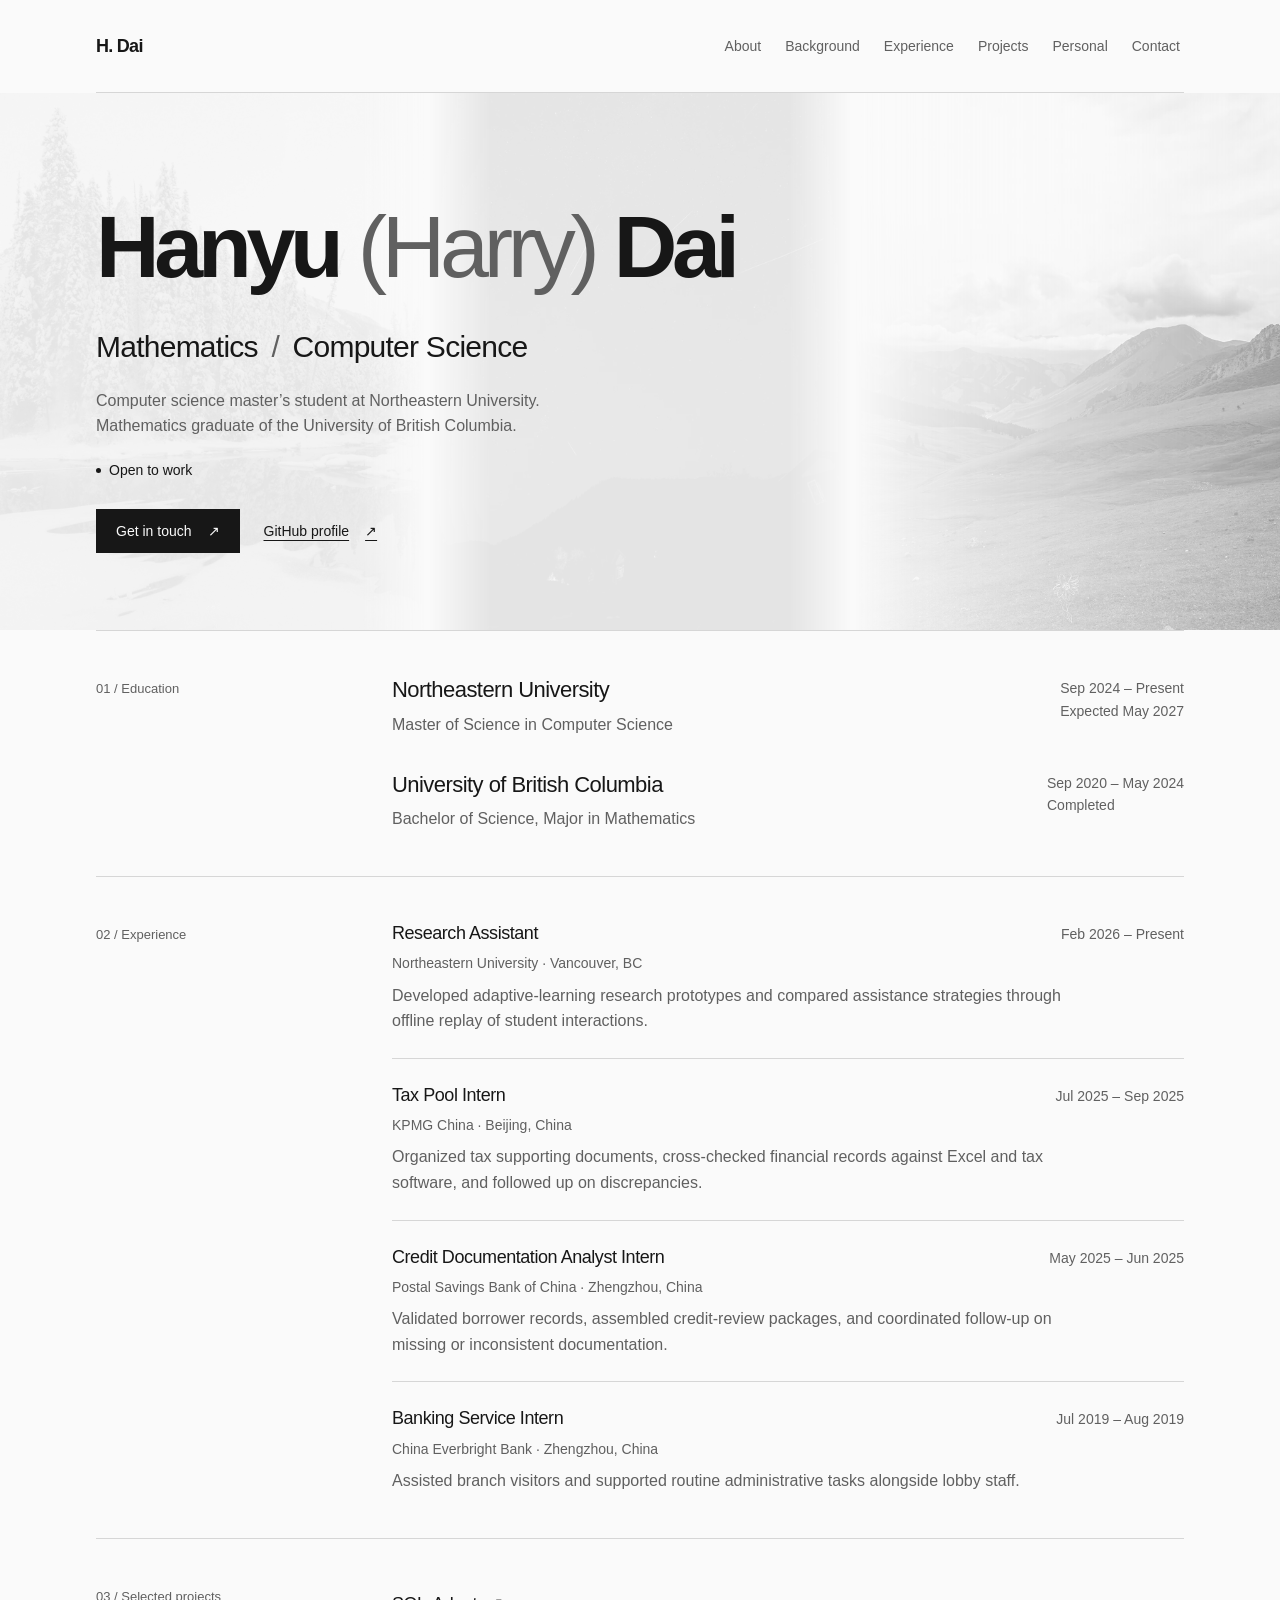
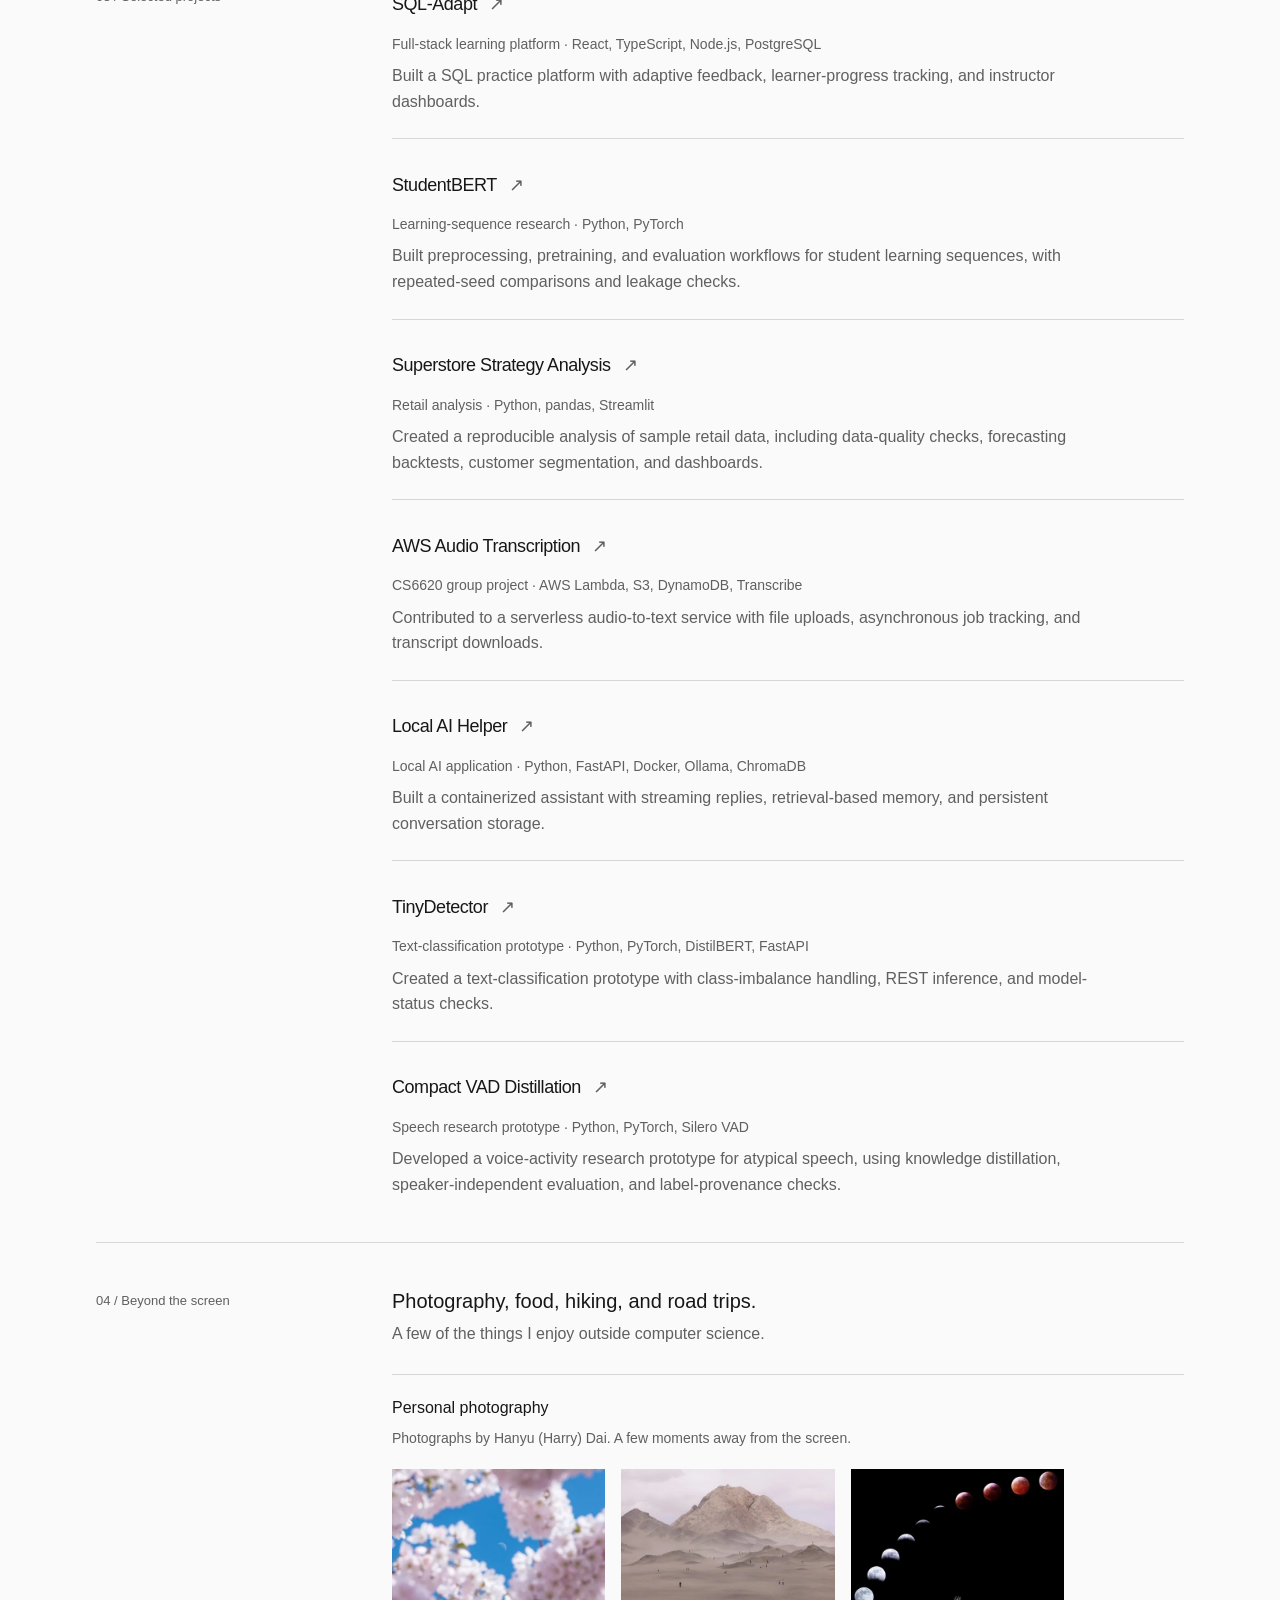
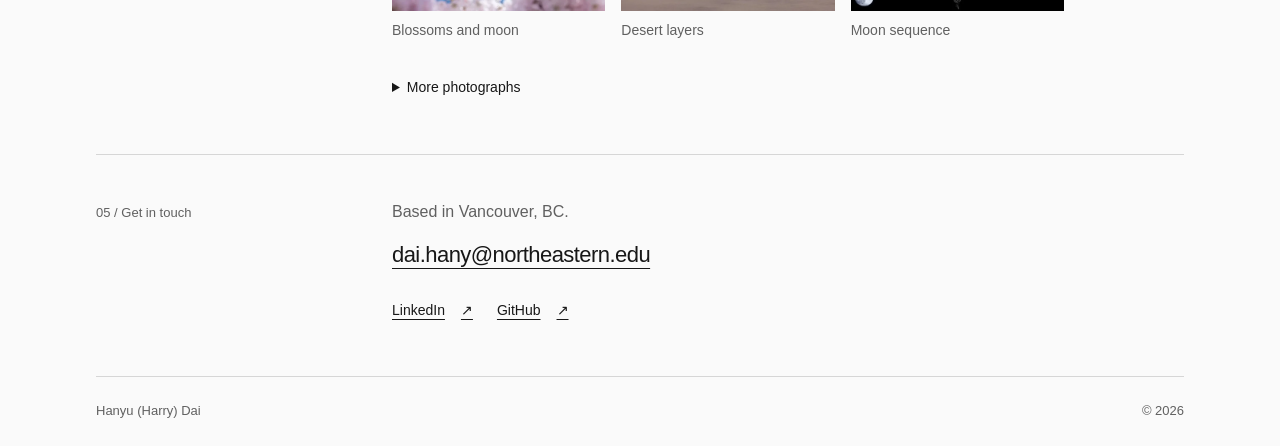
==== commit 10b8ff81: "feat: add availability and randomized monochrome hero photographs" ====
--- a/index.html
+++ b/index.html
@@ -33,11 +33,13 @@
 
     <main id="main-content" tabindex="-1">
       <section class="hero" id="top" aria-labelledby="hero-title">
+        <div class="hero-photographs" id="hero-photographs" aria-hidden="true"></div>
         <div class="container">
           <h1 id="hero-title">Hanyu <span class="preferred-name">(Harry)</span> Dai</h1>
           <div class="hero-details" id="about">
             <h2 class="discipline">Mathematics <span aria-hidden="true">/</span> Computer Science</h2>
             <p class="hero-lede">Computer science master’s student at Northeastern University.<br />Mathematics graduate of the University of British Columbia.</p>
+            <p class="availability"><span aria-hidden="true"></span>Open to work</p>
             <div class="hero-actions">
               <a class="button button-primary" href="#contact">Get in touch <span aria-hidden="true">↗</span></a>
               <a class="text-link" href="https://github.com/HY-D1" target="_blank" rel="noreferrer">GitHub profile <span aria-hidden="true">↗</span><span class="sr-only"> (opens in a new tab)</span></a>
--- a/styles.css
+++ b/styles.css
@@ -93,7 +93,14 @@
 }
 
 .primary-nav a:hover, .primary-nav a:active { color: var(--ink); text-decoration: underline; }
-.hero { padding-block: clamp(3rem, 7vw, 6rem) clamp(3rem, 6vw, 5rem); }
+.hero { position: relative; isolation: isolate; padding-block: clamp(3rem, 7vw, 6rem) clamp(3rem, 6vw, 5rem); }
+.hero-photographs { position: absolute; inset: 0; z-index: -1; display: grid; grid-template-columns: repeat(3, minmax(0, 1fr)); opacity: 0.44; filter: grayscale(1); pointer-events: none; -webkit-mask-image: linear-gradient(to right, rgba(0, 0, 0, 0.20) 72%, #000); mask-image: linear-gradient(to right, rgba(0, 0, 0, 0.20) 72%, #000); }
+.hero-photographs span { min-width: 0; background-position: center; background-size: cover; background-repeat: no-repeat; }
+.hero-photographs span:first-child { -webkit-mask-image: linear-gradient(to right, #000 85%, transparent); mask-image: linear-gradient(to right, #000 85%, transparent); }
+.hero-photographs span:nth-child(2) { -webkit-mask-image: linear-gradient(to right, transparent, #000 15%, #000 85%, transparent); mask-image: linear-gradient(to right, transparent, #000 15%, #000 85%, transparent); }
+.hero-photographs span:last-child { -webkit-mask-image: linear-gradient(to right, transparent, #000 15%); mask-image: linear-gradient(to right, transparent, #000 15%); }
+.availability { display: flex; align-items: center; gap: 0.5rem; margin-top: 1.25rem; font-size: 0.875rem; font-weight: 500; }
+.availability span { width: 5px; height: 5px; flex-shrink: 0; border-radius: 50%; background: var(--ink); }
 .eyebrow, .section-label { font-size: 0.8125rem; font-weight: 500; color: var(--muted); }
 .eyebrow { letter-spacing: 0.08em; text-transform: uppercase; }
 .location { display: inline-block; margin-left: 1.5rem; letter-spacing: 0; text-transform: none; }
@@ -109,7 +116,7 @@
 }
 
 .preferred-name { color: var(--muted); font-weight: 400; }
-.hero-details { margin-top: 2rem; animation: settle-in 340ms 60ms ease-out both; }
+.hero-details { max-width: 65%; margin-top: 2rem; animation: settle-in 340ms 60ms ease-out both; }
 
 @keyframes settle-in {
   from { opacity: 0; transform: translateY(6px); }
@@ -211,6 +218,15 @@
 .not-found h1 { margin-top: 1rem; font-size: clamp(2.5rem, 6vw, 4rem); font-weight: 500; line-height: 1.1; letter-spacing: -0.05em; }
 .not-found .button { margin-top: 1.75rem; }
 
+@media (max-width: 56.25rem) {
+  .hero-photographs { opacity: 0.10; -webkit-mask-image: none; mask-image: none; }
+  .hero-details { max-width: none; }
+}
+
+@supports not (mask-image: none) {
+  .hero-photographs { opacity: 0.10; }
+}
+
 @media (max-width: 48rem) {
   .header-inner { padding-block: 1rem; }
   .primary-nav { column-gap: 0.5rem; }
@@ -231,8 +247,9 @@
 
 @media print {
   *, *::before, *::after { animation: none !important; transition: none !important; }
-  .primary-nav, .hero-actions, .skip-link { display: none; }
+  .primary-nav, .hero-actions, .skip-link, .hero-photographs { display: none; }
   .hero { padding-block: 2rem; }
+  .hero-details { max-width: none; }
   .hero h1 { font-size: 4rem; }
   .section { break-inside: avoid; padding-block: 1.5rem; }
 }
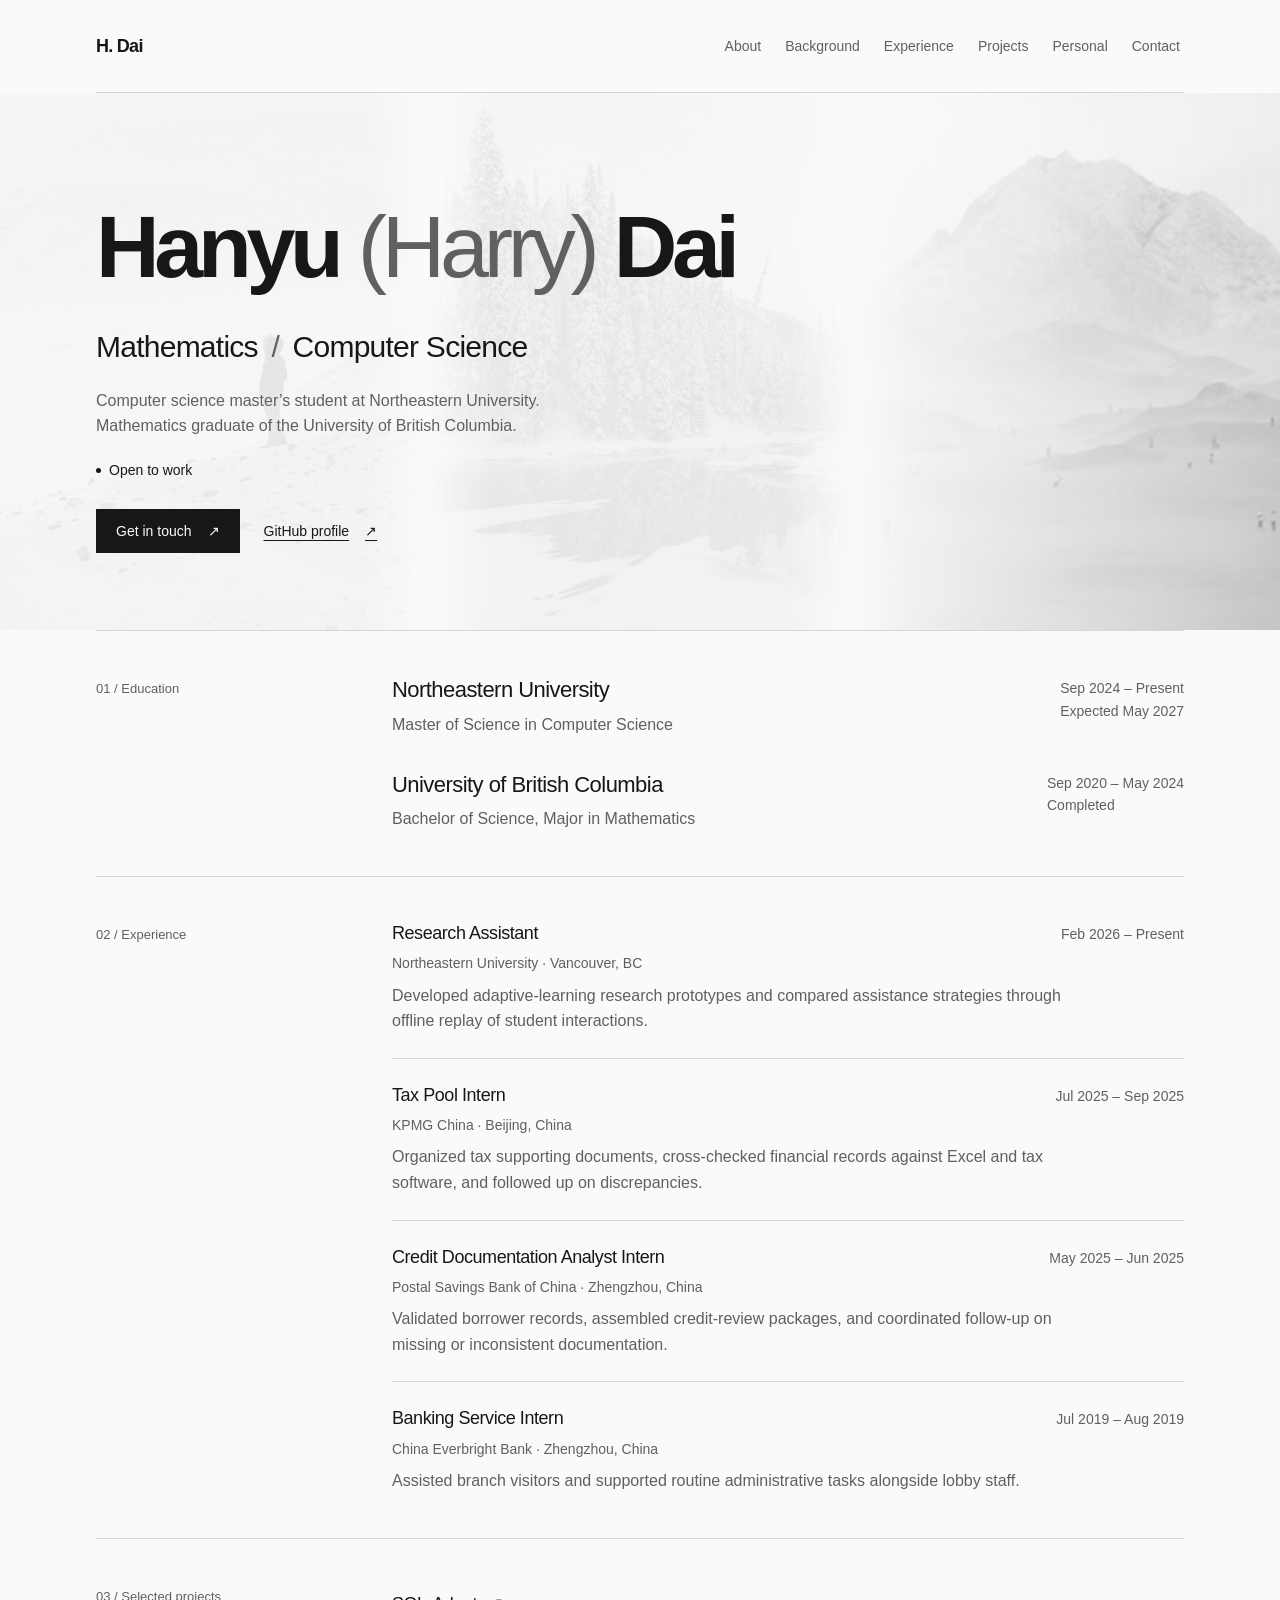
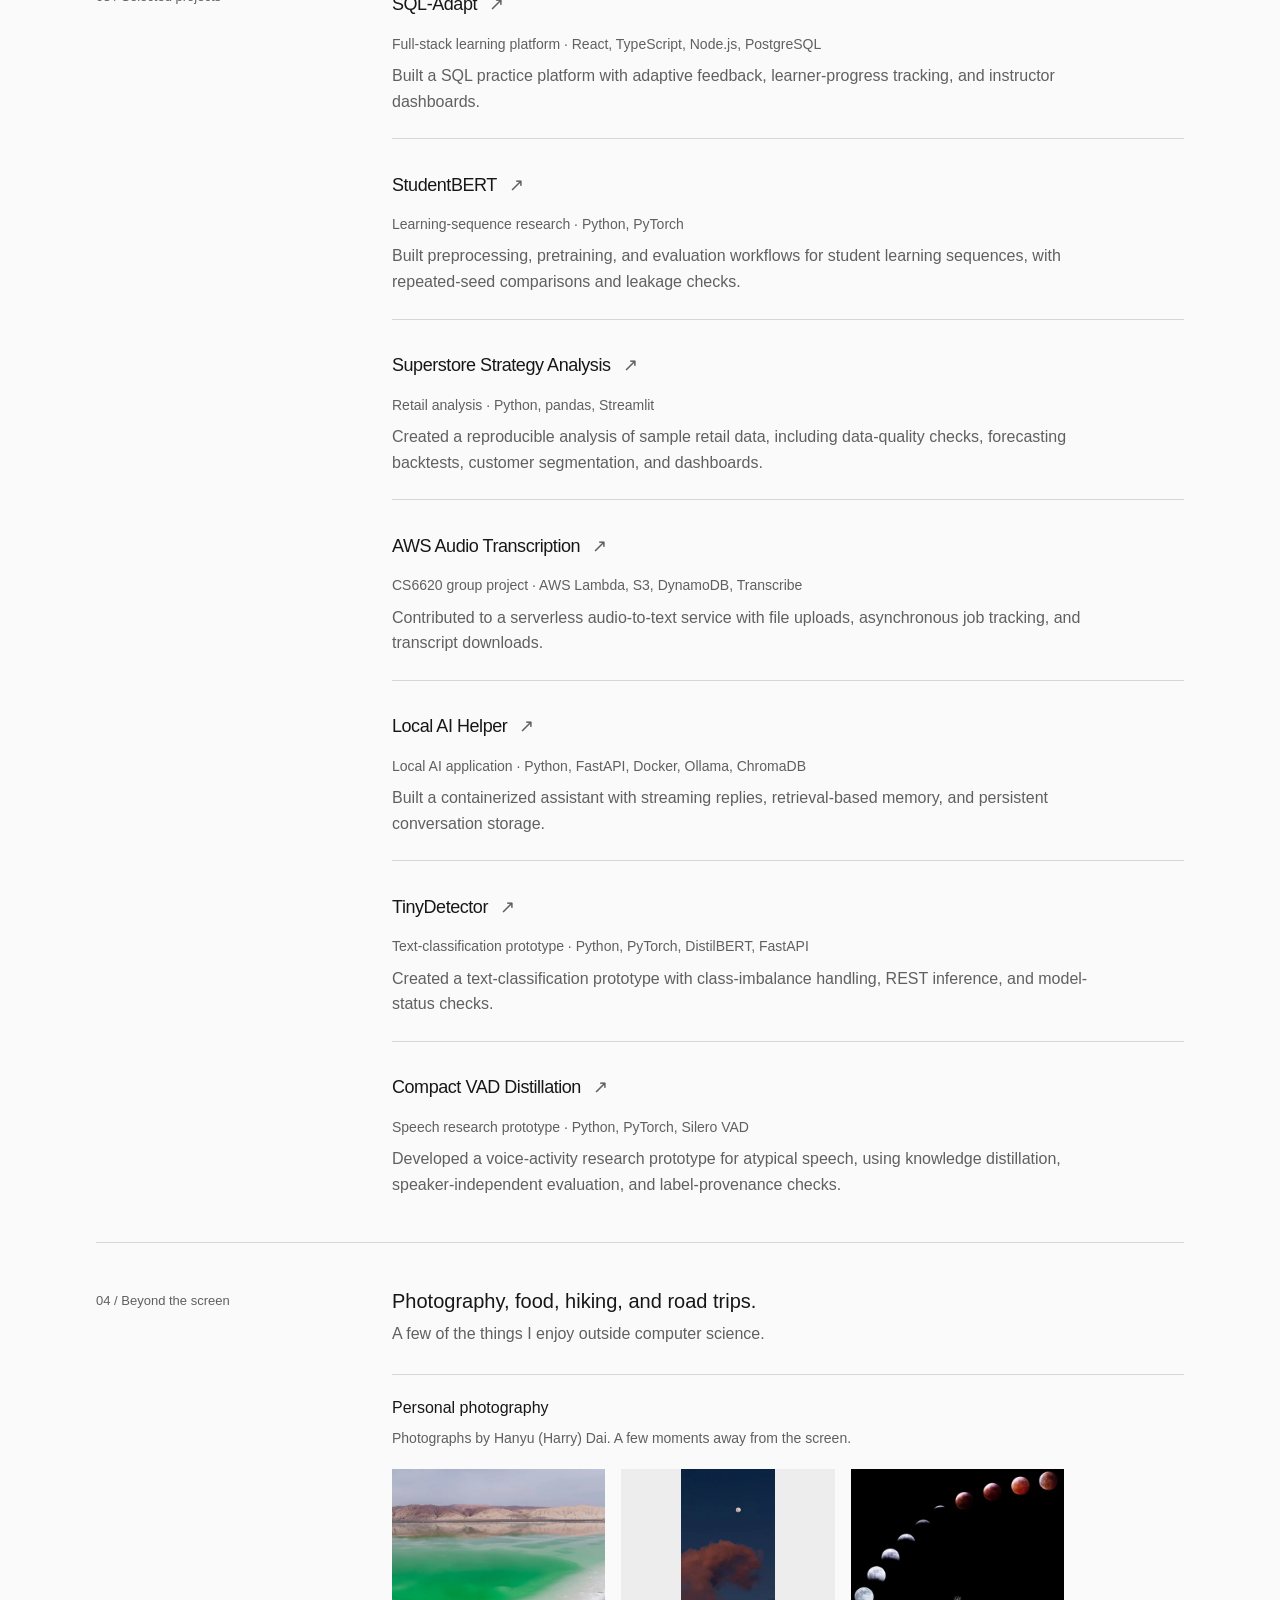
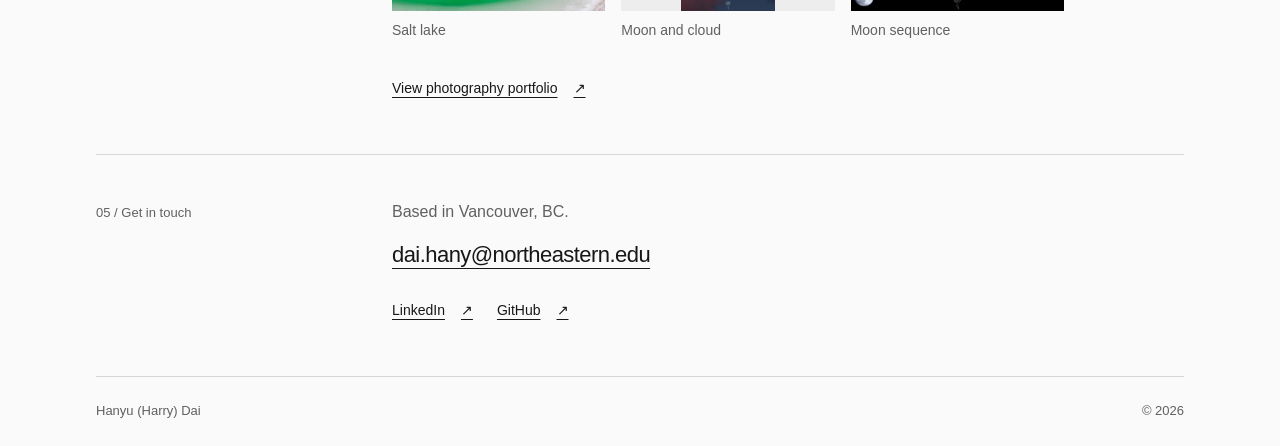
==== commit df2d8d56: "feat: link personal photography to Harry Frames" ====
--- a/index.html
+++ b/index.html
@@ -175,9 +175,8 @@
                 <figcaption>Meteors</figcaption>
               </figure>
             </div>
-            <details class="more-photos">
-              <summary>More photographs</summary>
-              <div class="photo-gallery" id="more-photos">
+            <a class="text-link more-photos" href="https://harryframes.pages.dev/" target="_blank" rel="noopener noreferrer">View photography portfolio <span aria-hidden="true">↗</span><span class="sr-only"> (opens in a new tab)</span></a>
+              <div class="photo-gallery" id="more-photos" hidden>
                 <figure>
                   <a class="photo-link" href="/assets/photos/desert-layers.webp" target="_blank" rel="noreferrer" aria-label="View Desert layers photograph (opens in a new tab)">
                     <img src="/assets/photos/desert-layers.webp" width="540" height="360" loading="lazy" decoding="async" alt="Small figures scattered across sandy dunes beneath a rugged pale mountain." />
@@ -215,7 +214,6 @@
                   <figcaption>Moon sequence</figcaption>
                 </figure>
               </div>
-            </details>
           </div>
         </div>
       </section>
--- a/styles.css
+++ b/styles.css
@@ -205,6 +205,7 @@
 .photography-area h3 { font-size: 1rem; font-weight: 500; }
 .photo-note { margin-top: 0.375rem; color: var(--muted); font-size: 0.875rem; }
 .photo-gallery { display: grid; grid-template-columns: repeat(3, minmax(0, 1fr)); align-items: start; gap: 1rem; max-width: 42rem; margin-top: 1.25rem; }
+.photo-gallery[hidden] { display: none; }
 .photo-gallery figure { min-width: 0; margin: 0; }
 .photo-link { display: block; aspect-ratio: 3 / 2; background: var(--hover); }
 .photo-gallery img { display: block; width: 100%; height: 100%; object-fit: contain; }
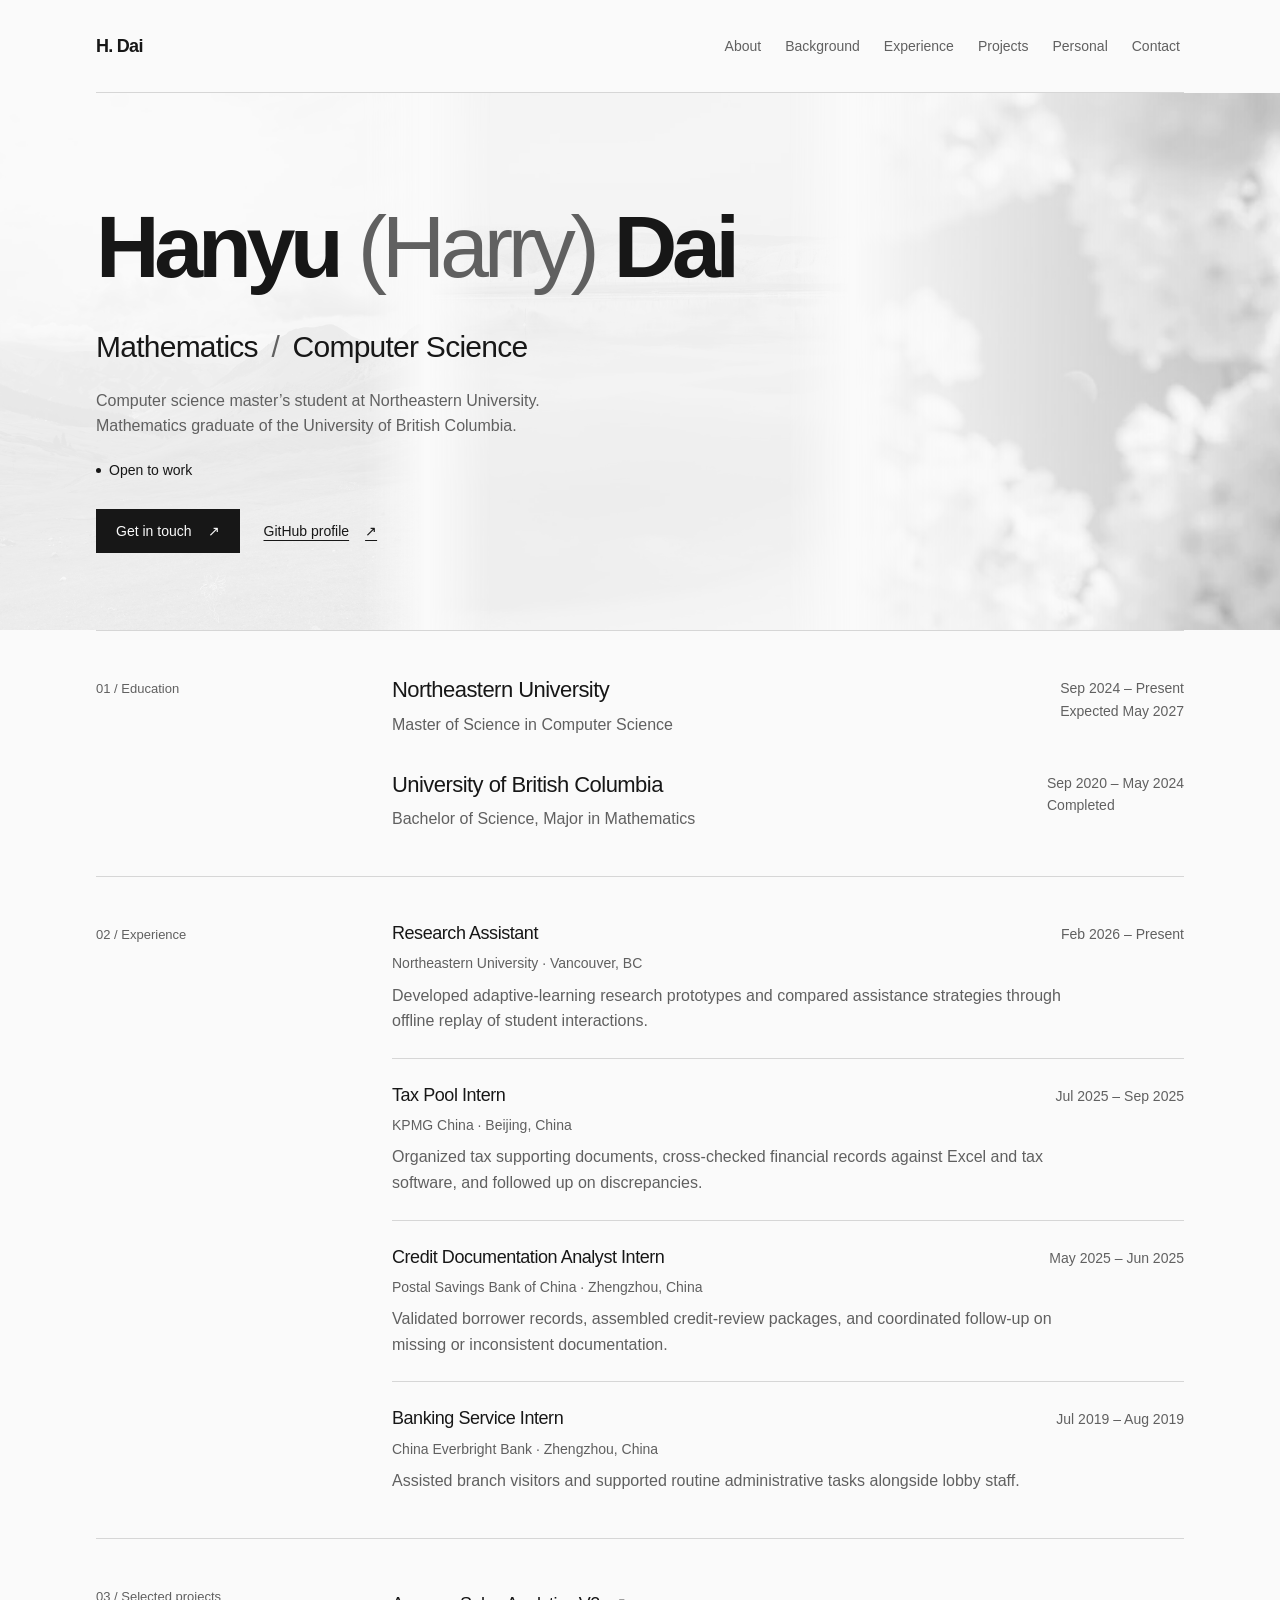
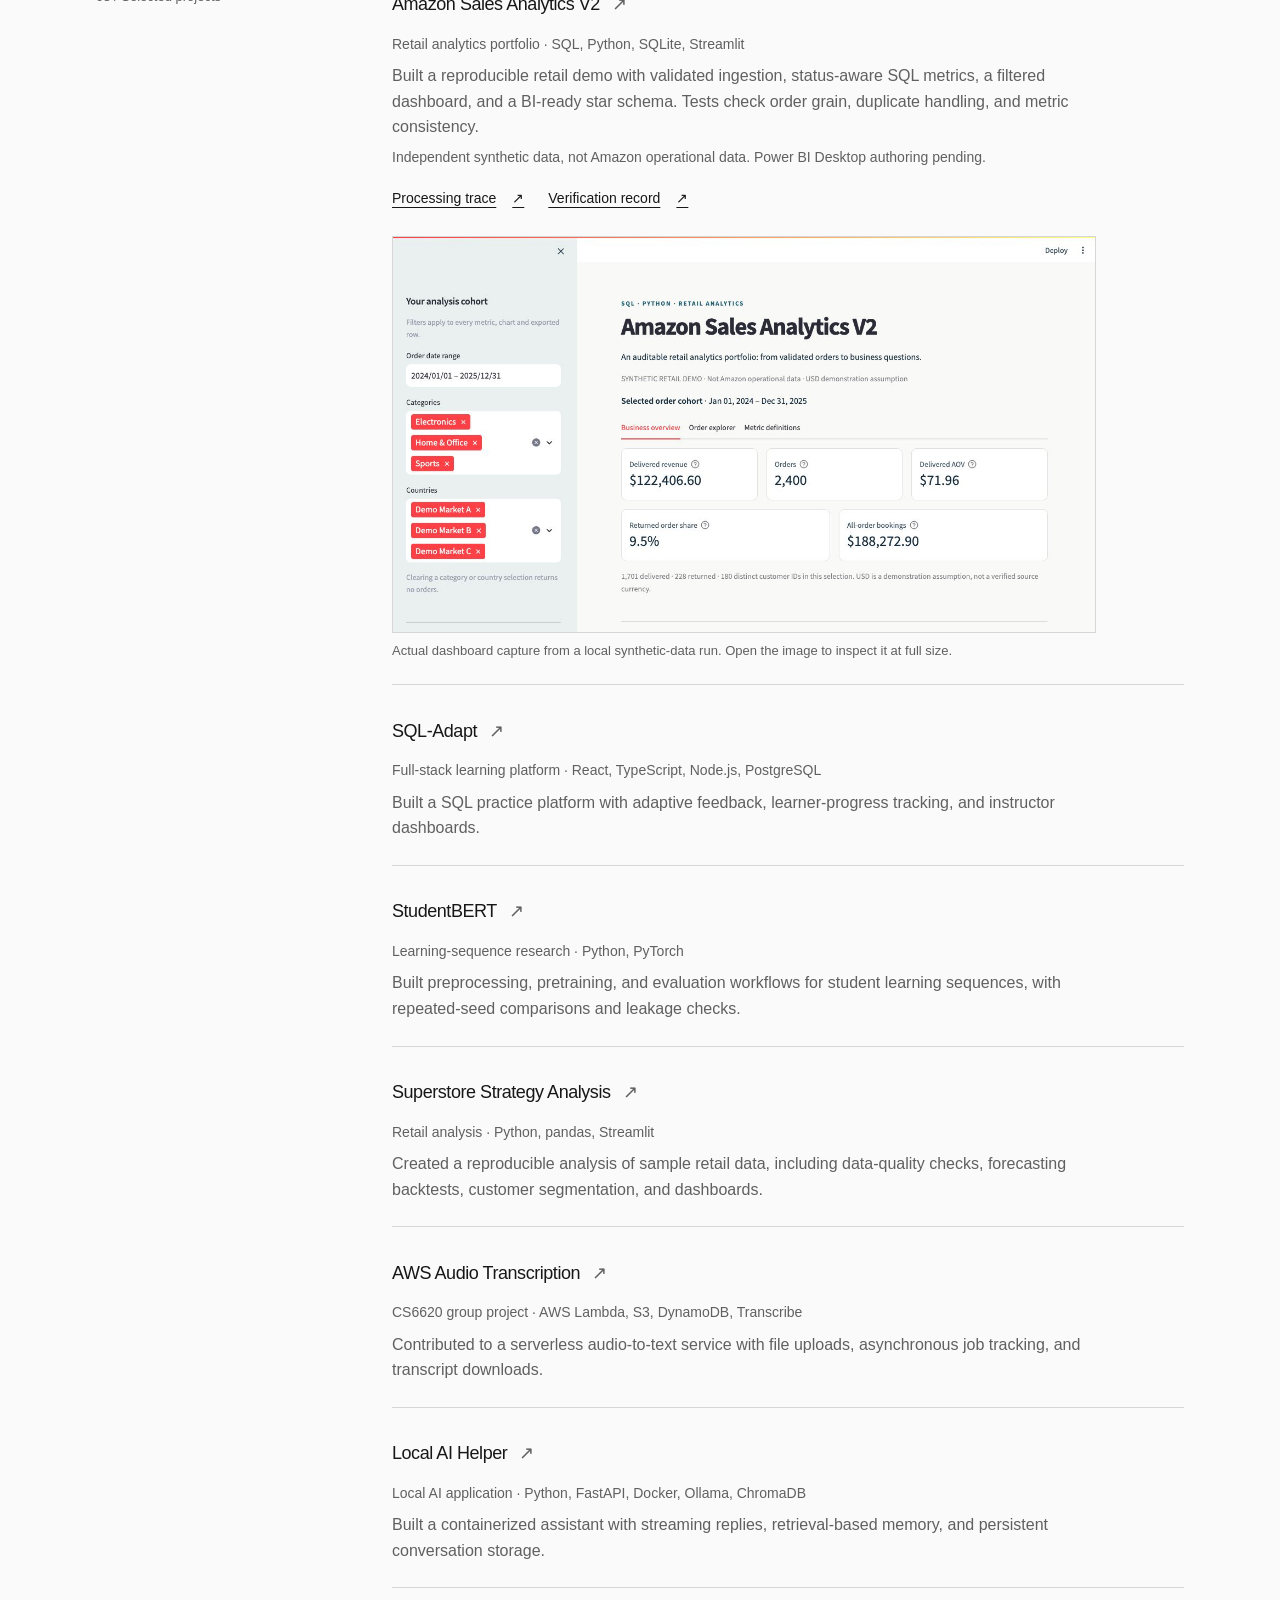
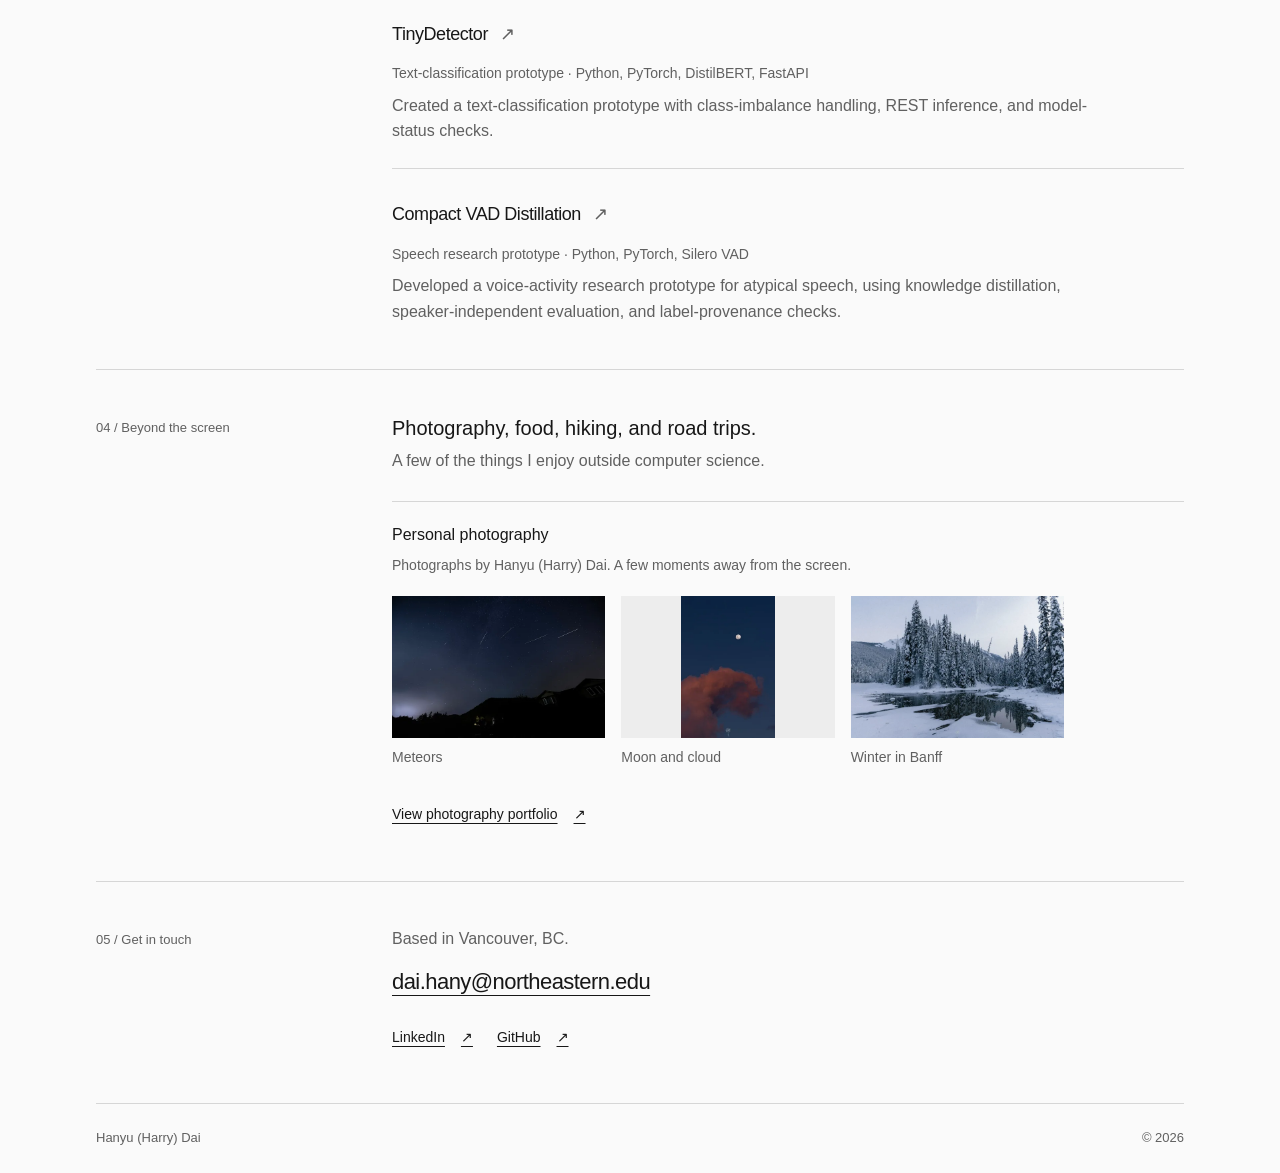
==== commit 8d4f7941: "feat: showcase validated retail analytics portfolio" ====
--- a/index.html
+++ b/index.html
@@ -110,6 +110,22 @@
         <h2 class="section-label" id="work-title">03 / Selected projects</h2>
         <ul class="project-list" aria-label="Selected projects">
           <li>
+            <h3><a class="project-link" href="https://github.com/HY-D1/amazon-sales-analytics/tree/portfolio-v2" target="_blank" rel="noreferrer"><span>Amazon Sales Analytics V2</span><span aria-hidden="true">↗</span><span class="sr-only"> — source on GitHub (opens in a new tab)</span></a></h3>
+            <p class="entry-meta">Retail analytics portfolio · SQL, Python, SQLite, Streamlit</p>
+            <p class="entry-description">Built a reproducible retail demo with validated ingestion, status-aware SQL metrics, a filtered dashboard, and a BI-ready star schema. Tests check order grain, duplicate handling, and metric consistency.</p>
+            <p class="entry-meta">Independent synthetic data, not Amazon operational data. Power BI Desktop authoring pending.</p>
+            <div class="project-resources" aria-label="Amazon Sales Analytics V2 evidence">
+              <a class="text-link" href="https://github.com/HY-D1/amazon-sales-analytics/blob/portfolio-v2/docs/PROCESSING_TRACE.md" target="_blank" rel="noreferrer">Processing trace <span aria-hidden="true">↗</span><span class="sr-only"> (opens in a new tab)</span></a>
+              <a class="text-link" href="https://github.com/HY-D1/amazon-sales-analytics/blob/portfolio-v2/docs/VERIFICATION.md" target="_blank" rel="noreferrer">Verification record <span aria-hidden="true">↗</span><span class="sr-only"> (opens in a new tab)</span></a>
+            </div>
+            <figure class="project-preview">
+              <a class="project-preview-link" href="/assets/projects/amazon-sales-v2.png" target="_blank" rel="noreferrer" aria-label="View the full Amazon Sales Analytics V2 dashboard screenshot (opens in a new tab)">
+                <img src="/assets/projects/amazon-sales-v2.png" width="1280" height="720" loading="lazy" decoding="async" alt="Local Amazon Sales Analytics V2 dashboard showing delivered revenue, distinct orders, delivered average order value, returned order share, and all-order bookings for synthetic retail data." />
+              </a>
+              <figcaption>Actual dashboard capture from a local synthetic-data run. Open the image to inspect it at full size.</figcaption>
+            </figure>
+          </li>
+          <li>
             <h3><a class="project-link" href="https://github.com/HY-D1/adaptive-instructional-artifacts" target="_blank" rel="noreferrer"><span>SQL-Adapt</span><span aria-hidden="true">↗</span><span class="sr-only"> — source on GitHub (opens in a new tab)</span></a></h3>
             <p class="entry-meta">Full-stack learning platform · React, TypeScript, Node.js, PostgreSQL</p>
             <p class="entry-description">Built a SQL practice platform with adaptive feedback, learner-progress tracking, and instructor dashboards.</p>
--- a/styles.css
+++ b/styles.css
@@ -187,6 +187,11 @@
 .project-link { display: inline-flex; align-items: center; gap: 0.75rem; max-width: 100%; min-height: 44px; text-decoration: none; }
 .project-link:hover { text-decoration: underline; }
 .project-link span[aria-hidden] { flex-shrink: 0; color: var(--muted); }
+.project-resources { display: flex; flex-wrap: wrap; gap: 0.5rem 1.5rem; margin-top: 0.5rem; }
+.project-preview { max-width: 44rem; margin: 1rem 0 0; }
+.project-preview-link { display: block; min-height: 44px; }
+.project-preview img { display: block; width: 100%; height: auto; border: 1px solid var(--line); }
+.project-preview figcaption { margin-top: 0.5rem; color: var(--muted); font-size: 0.8125rem; line-height: 1.5; }
 
 .email-link {
   display: inline-flex;
